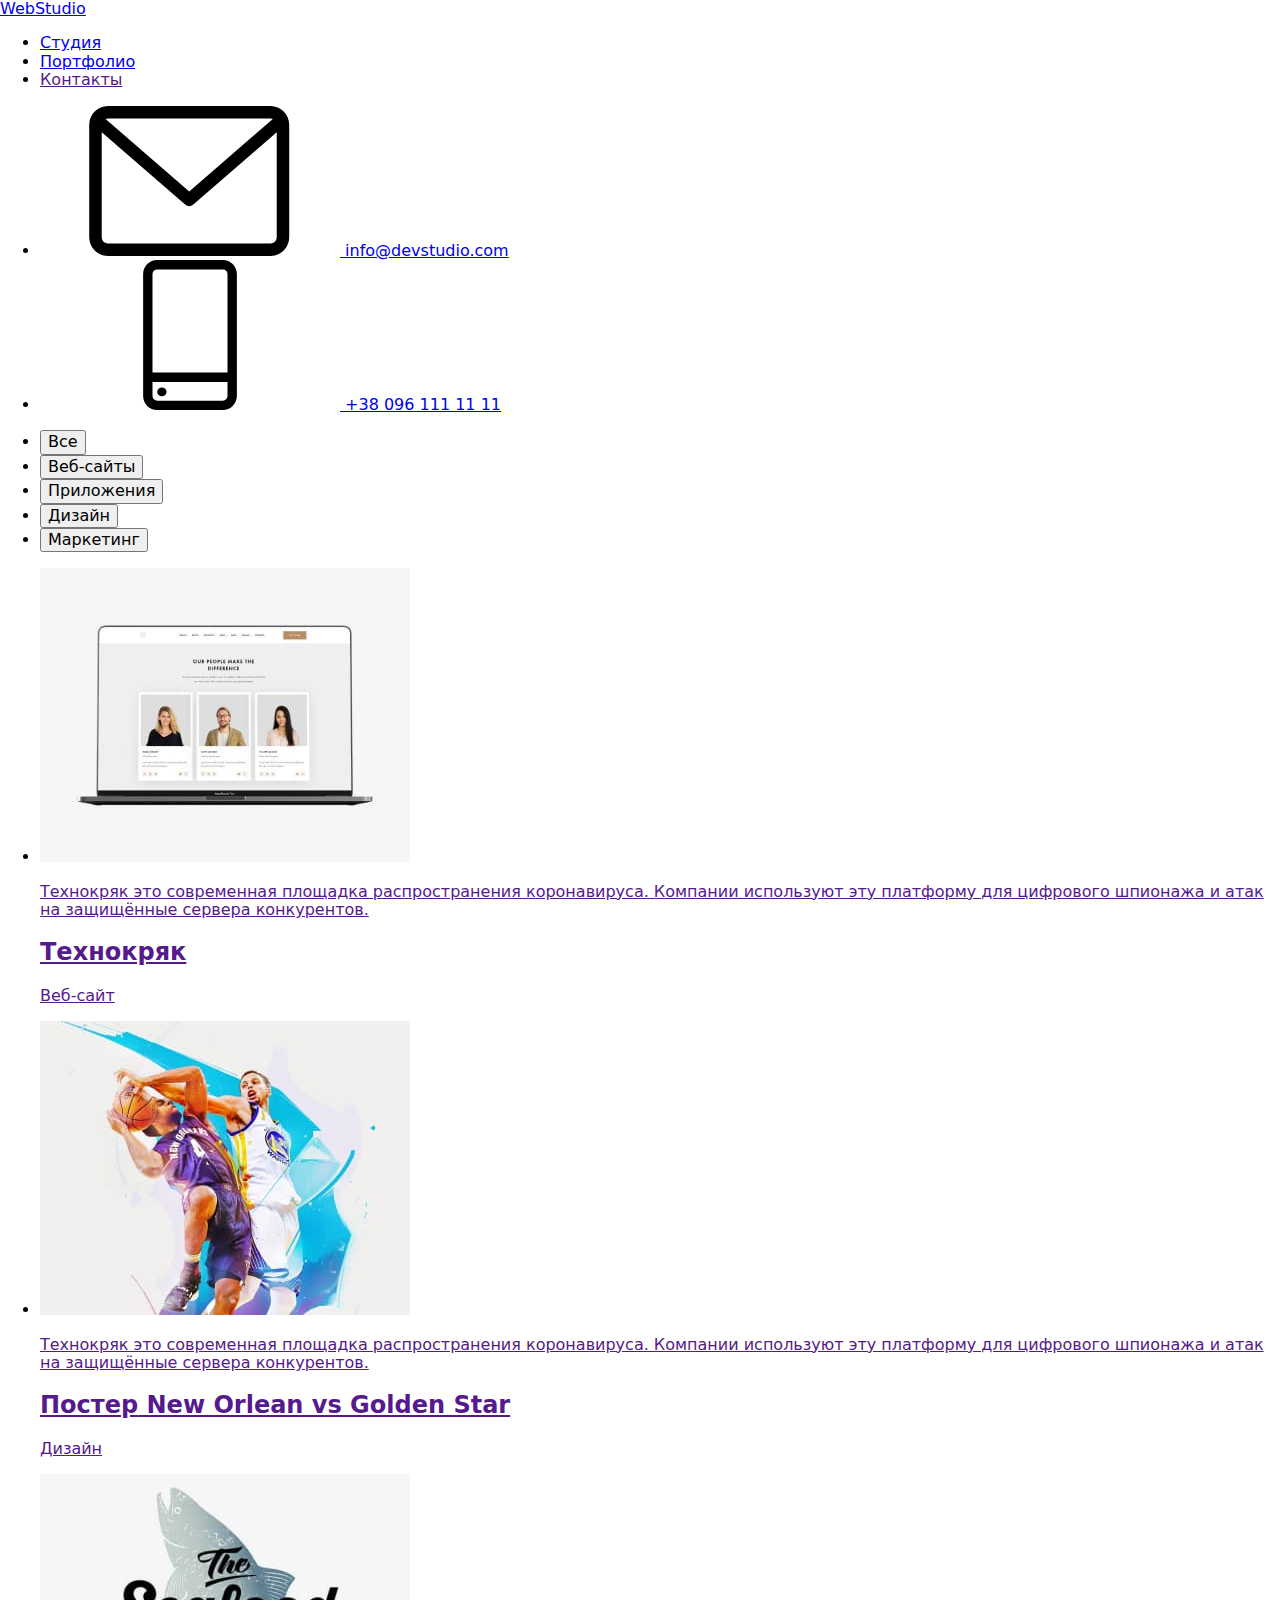
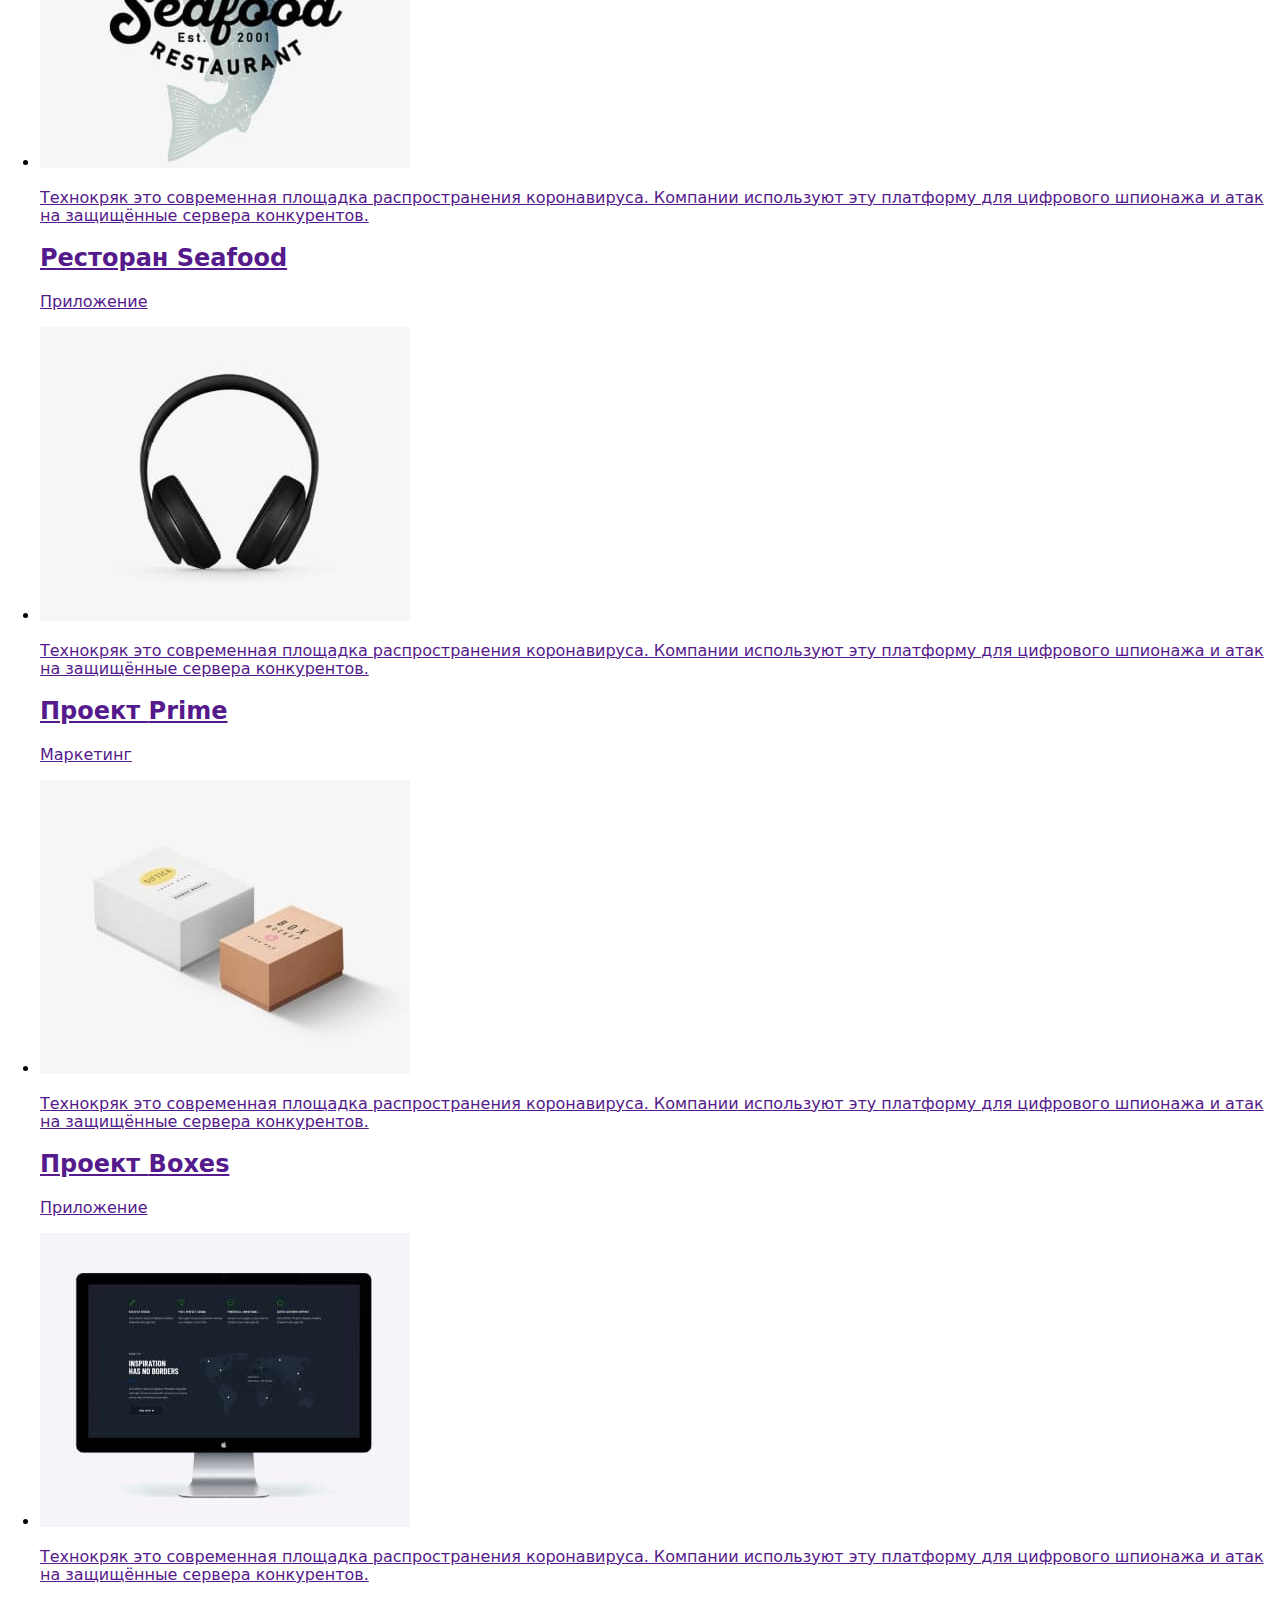
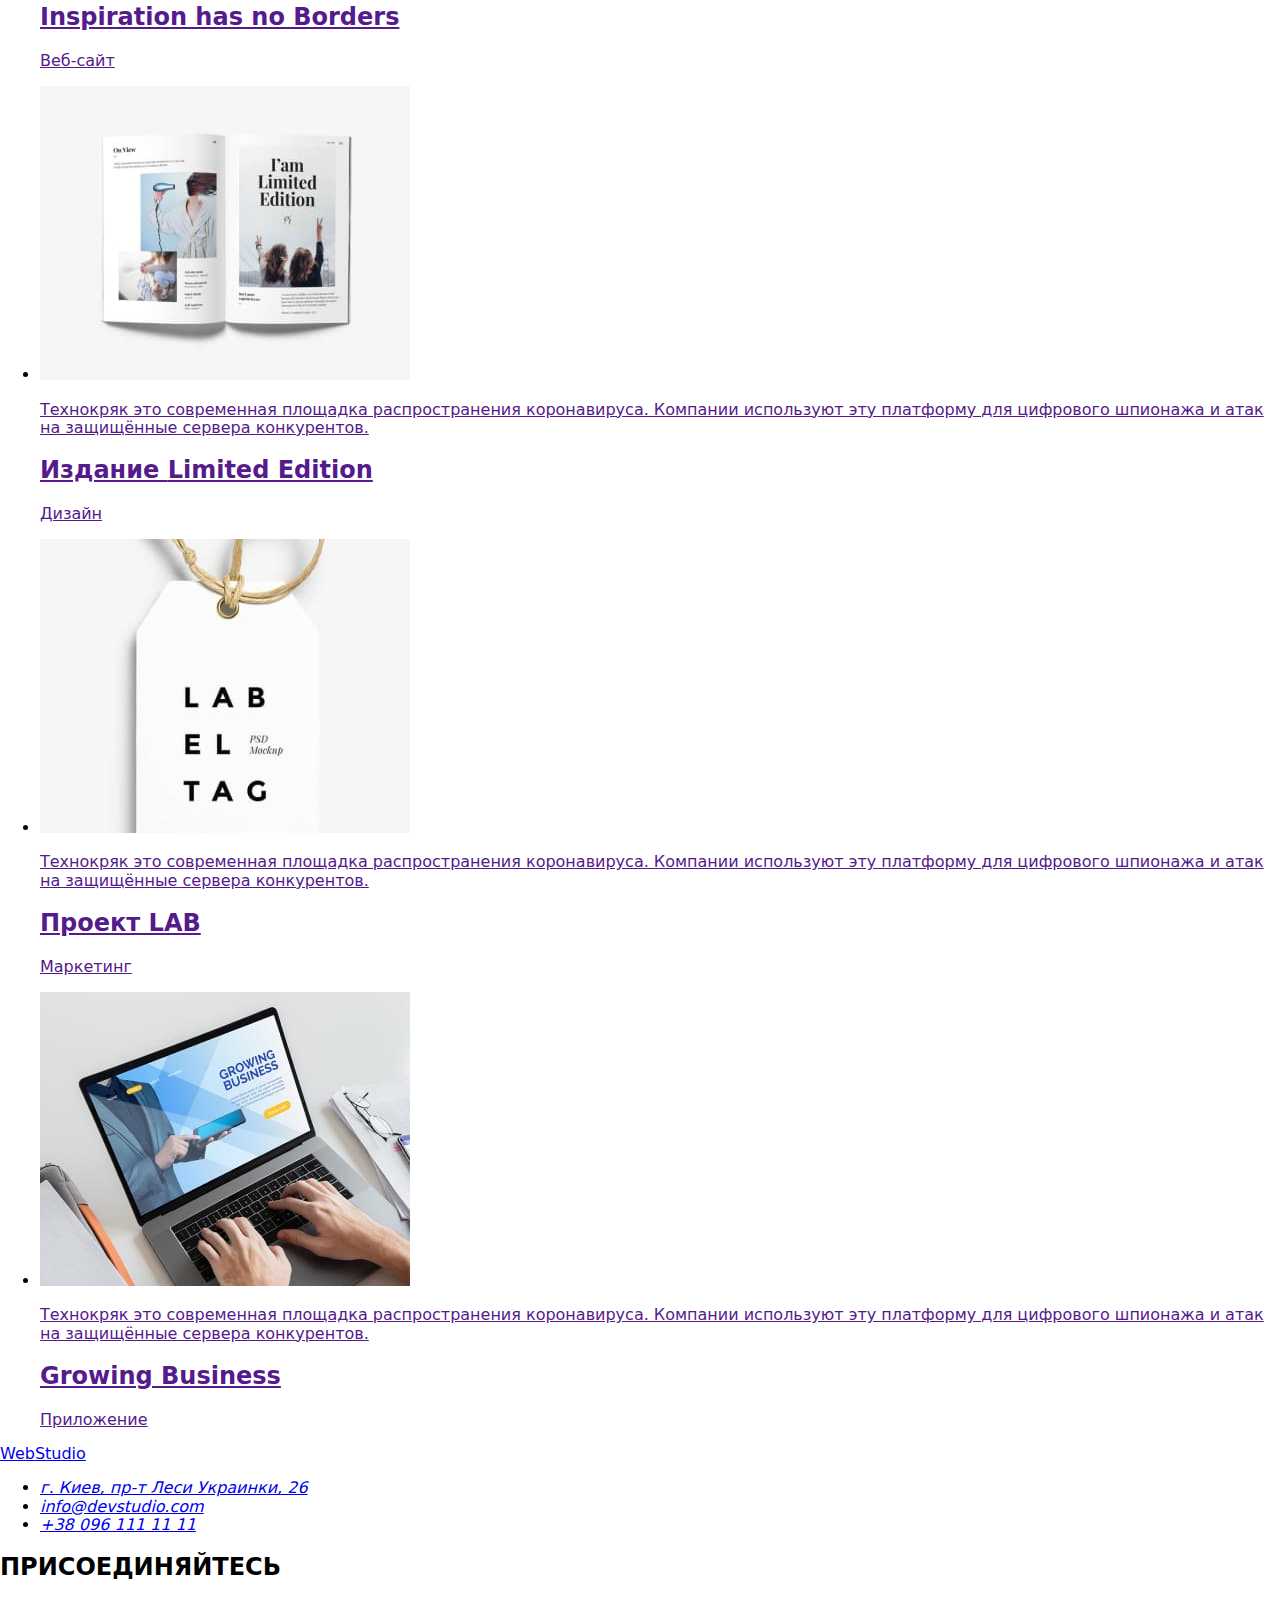
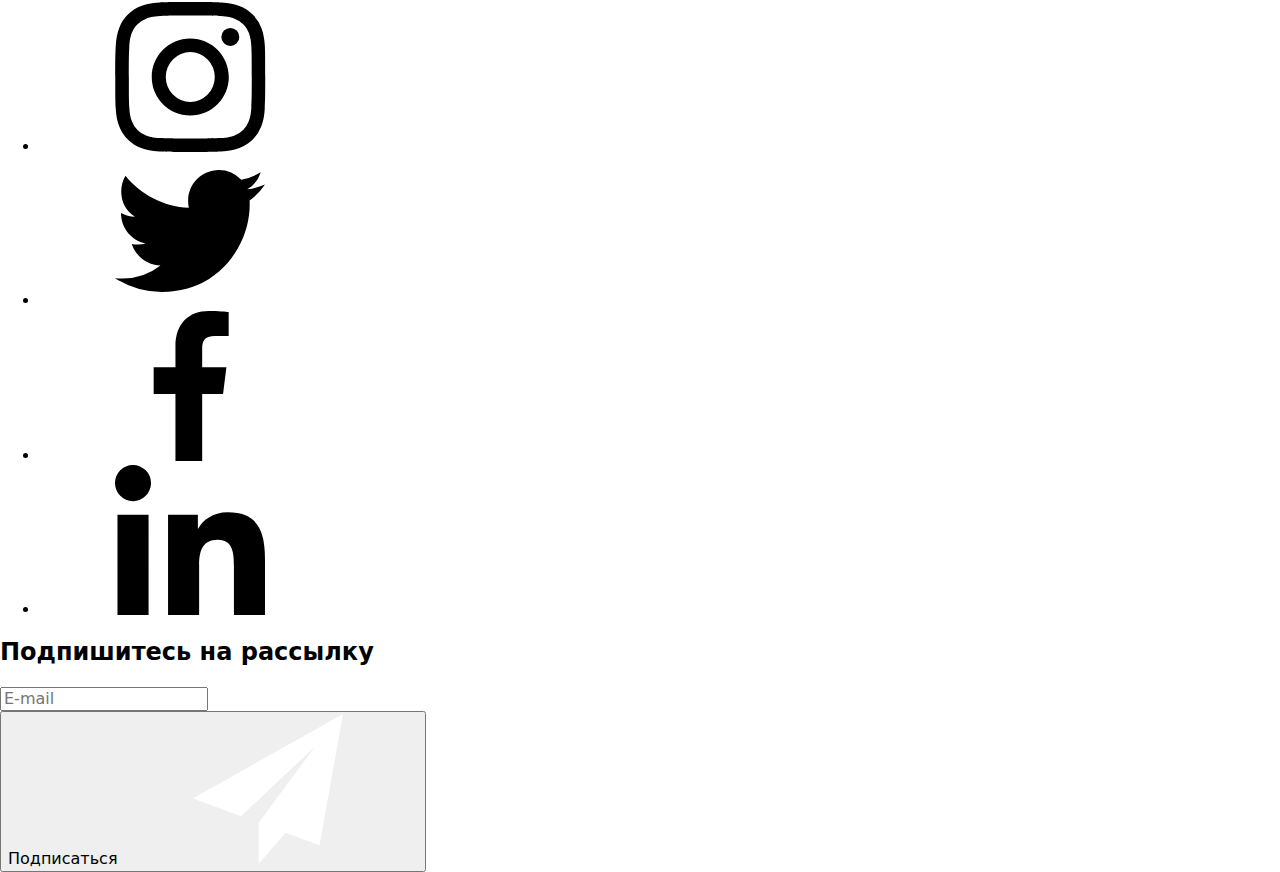
==== portfolio.html @ b9453115 "дз(mobile)" ====
<!DOCTYPE html>
<html lang="ru">
  <head>
    <meta charset="UTF-8" />
    <meta name="viewport" content="width=device-width, initial-scale=1.0" />
    <title>Портфолио</title>
    <link
      href="https://fonts.googleapis.com/css2?family=Raleway:wght@700&family=Roboto:wght@400;500;700;900&display=swap"
      rel="stylesheet"
    />
    <link
      rel="stylesheet"
      href="https://cdnjs.cloudflare.com/ajax/libs/modern-normalize/1.0.0/modern-normalize.css"
    />
    <link rel="stylesheet" href="./css/portfolio.min.css" />
  </head>
  <body>
    <!--Шапка-->
    <header class="page-header">
      <div class="container">
        <nav class="main-nav">
          <a href="./index.html" class="header-logo" lang="en">
            <span class="logo">Web</span>Studio</a
          >
          <!--Навигация-->
          <ul class="site-nav">
            <li class="item">
              <a href="./index.html" class="link">Студия</a>
            </li>
            <li class="item">
              <a href="./portfolio.html" class="current-link">Портфолио</a>
            </li>
            <li class="item"><a href="" class="link">Контакты</a></li>
          </ul>
          <!--Контакты-->
          <ul class="contacts">
            <li class="contacts-list">
              <a href="mailto:info@devstudio.com" class="link">
                <svg class="icon-contacts-envelope">
                  <use href="./img/sprite.svg#icon-envelope"></use>
                </svg>
                info@devstudio.com</a
              >
            </li>
            <li class="contacts-list">
              <a href="tel:+380961111111" class="link">
                <svg class="icon-contacts-smartphone">
                  <use href="./img/sprite.svg#icon-smartphone"></use>
                </svg>
                +38 096 111 11 11</a
              >
            </li>
          </ul>
        </nav>
      </div>
    </header>
    <main>
      <section>
        <div class="container-portfolio">
          <!--фильтр-->
          <h1 hidden>Портфолио</h1>
          <ul class="button-list">
            <li class="button-list-item">
              <button type="button" class="portfolio-butten">Все</button>
            </li>
            <li class="button-list-item">
              <button type="button" class="portfolio-butten">Веб-сайты</button>
            </li>
            <li class="button-list-item">
              <button type="button" class="portfolio-butten">Приложения</button>
            </li>
            <li class="button-list-item">
              <button type="button" class="portfolio-butten">Дизайн</button>
            </li>
            <li class="button-list-item">
              <button type="button" class="portfolio-butten">Маркетинг</button>
            </li>
          </ul>
          <!--Работы-->
          <ul class="portfolio-list">
            <li class="portfolio-item">
              <a class="portfolio-link" href="">
                <div class="portfolio-thumb">
                  <img src="./img/portfolio/tehno.jpg" alt="ноутбук" />
                  <div class="overlay">
                    <p class="portfolio-text">
                      Технокряк это современная площадка распространения
                      коронавируса. Компании используют эту платформу для
                      цифрового шпионажа и атак на защищённые сервера
                      конкурентов.
                    </p>
                  </div>
                </div>
                <h2 class="portfolio-title">Технокряк</h2>
                <p class="portfolio-description">Веб-сайт</p>
              </a>
            </li>
            <li class="portfolio-item">
              <a class="portfolio-link" href="">
                <div class="portfolio-thumb">
                  <img
                    src="./img/portfolio/basket.jpg"
                    alt="два баскетболиста"
                  />
                  <div class="overlay">
                    <p class="portfolio-text">
                      Технокряк это современная площадка распространения
                      коронавируса. Компании используют эту платформу для
                      цифрового шпионажа и атак на защищённые сервера
                      конкурентов.
                    </p>
                  </div>
                </div>
                <h2 class="portfolio-title">
                  Постер<span lang="en"> New Orlean vs Golden Star</span>
                </h2>
                <p class="portfolio-description">Дизайн</p>
              </a>
            </li>
            <li class="portfolio-item">
              <a class="portfolio-link" href=""
                ><div class="portfolio-thumb">
                  <img
                    src="./img/portfolio/seafood.jpg"
                    alt="логотип ретсторана"
                  />
                  <div class="overlay">
                    <p class="portfolio-text">
                      Технокряк это современная площадка распространения
                      коронавируса. Компании используют эту платформу для
                      цифрового шпионажа и атак на защищённые сервера
                      конкурентов.
                    </p>
                  </div>
                </div>
                <h2 class="portfolio-title">Ресторан Seafood</h2>
                <p class="portfolio-description">Приложение</p>
              </a>
            </li>
            <li class="portfolio-item">
              <a class="portfolio-link" href=""
                ><div class="portfolio-thumb">
                  <img src="./img/portfolio/prime.jpg" alt="наушники" />
                  <div class="overlay">
                    <p class="portfolio-text">
                      Технокряк это современная площадка распространения
                      коронавируса. Компании используют эту платформу для
                      цифрового шпионажа и атак на защищённые сервера
                      конкурентов.
                    </p>
                  </div>
                </div>
                <h2 class="portfolio-title">
                  Проект <span lang="en">Prime</span>
                </h2>
                <p class="portfolio-description">Маркетинг</p></a
              >
            </li>
            <li class="portfolio-item">
              <a class="portfolio-link" href=""
                ><div class="portfolio-thumb">
                  <img src="./img/portfolio/boxes.jpg" alt="2 коробки" />
                  <div class="overlay">
                    <p class="portfolio-text">
                      Технокряк это современная площадка распространения
                      коронавируса. Компании используют эту платформу для
                      цифрового шпионажа и атак на защищённые сервера
                      конкурентов.
                    </p>
                  </div>
                </div>
                <h2 class="portfolio-title">
                  Проект <span lang="en">Boxes</span>
                </h2>
                <p class="portfolio-description">Приложение</p></a
              >
            </li>
            <li class="portfolio-item">
              <a class="portfolio-link" href=""
                ><div class="portfolio-thumb">
                  <img src="./img/portfolio/borders.jpg" alt="imac" />
                  <div class="overlay">
                    <p class="portfolio-text">
                      Технокряк это современная площадка распространения
                      коронавируса. Компании используют эту платформу для
                      цифрового шпионажа и атак на защищённые сервера
                      конкурентов.
                    </p>
                  </div>
                </div>
                <h2 class="portfolio-title">
                  <span lang="en">Inspiration has no Borders</span>
                </h2>
                <p class="portfolio-description">Веб-сайт</p></a
              >
            </li>
            <li class="portfolio-item">
              <a class="portfolio-link" href=""
                ><div class="portfolio-thumb">
                  <img src="./img/portfolio/limited.jpg" alt="журнал" />
                  <div class="overlay">
                    <p class="portfolio-text">
                      Технокряк это современная площадка распространения
                      коронавируса. Компании используют эту платформу для
                      цифрового шпионажа и атак на защищённые сервера
                      конкурентов.
                    </p>
                  </div>
                </div>
                <h2 class="portfolio-title">
                  Издание <span lang="en">Limited Edition</span>
                </h2>
                <p class="portfolio-description">Дизайн</p></a
              >
            </li>
            <li class="portfolio-item">
              <a class="portfolio-link" href=""
                ><div class="portfolio-thumb">
                  <img src="./img/portfolio/lab.jpg" alt="ярлык" />
                  <div class="overlay">
                    <p class="portfolio-text">
                      Технокряк это современная площадка распространения
                      коронавируса. Компании используют эту платформу для
                      цифрового шпионажа и атак на защищённые сервера
                      конкурентов.
                    </p>
                  </div>
                </div>
                <h2 class="portfolio-title">Проект LAB</h2>
                <p class="portfolio-description">Маркетинг</p></a
              >
            </li>
            <li class="portfolio-item">
              <a class="portfolio-link" href=""
                ><div class="portfolio-thumb">
                  <img
                    src="./img/portfolio/growing.jpg"
                    alt="работа за ноутбуком"
                  />
                  <div class="overlay">
                    <p class="portfolio-text">
                      Технокряк это современная площадка распространения
                      коронавируса. Компании используют эту платформу для
                      цифрового шпионажа и атак на защищённые сервера
                      конкурентов.
                    </p>
                  </div>
                </div>
                <h2 class="portfolio-title">
                  <span lang="en">Growing Business</span>
                </h2>
                <p class="portfolio-description">Приложение</p></a
              >
            </li>
          </ul>
        </div>
      </section>
    </main>
    <!--адрес-->
      <footer class="footer">
        <div>
          <a href="./index.html" class="footer-logo" lang="en">
            <span class="logo-web">Web</span>Studio</a>
          <address>
            <ul class="contacts-footer">
              <li class="footer-list">
                <a href="https://goo.gl/maps/JRe7u6xurZRfVsGd8" target="_blank" class="link-adress">г. Киев, пр-т Леси
                  Украинки, 26
                </a>
              </li>
              <li class="footer-list">
                <a href="mailto:info@devstudio.com" class="link">info@devstudio.com</a>
              </li>
              <li class="footer-list">
                <a href="tel:+380961111111" class="link">+38 096 111 11 11</a>
              </li>
            </ul>
          </address>
        </div>
        <div class="div-footer-social">
          <h2 class="footer-title">ПРИСОЕДИНЯЙТЕСЬ</h2>
          <ul class="footer-icon-list">
            <li class="footer-icon-item">
              <a href="" class="footer-icon-link">
                <svg class="footer-icon">
                  <use href="./img/sprite.svg#instagram"></use>
                </svg></a>
            </li>
            <li class="footer-icon-item">
              <a href="" class="footer-icon-link">
                <svg class="footer-icon">
                  <use href="./img/sprite.svg#twitter"></use>
                </svg></a>
            </li>
            <li class="footer-icon-item">
              <a href="" class="footer-icon-link">
                <svg class="footer-icon">
                  <use href="./img/sprite.svg#facebook"></use>
                </svg></a>
            </li>
            <li class="footer-icon-item">
              <a href="" class="footer-icon-link">
                <svg class="footer-icon">
                  <use href="./img/sprite.svg#linkedin"></use>
                </svg></a>
            </li>
          </ul>
        </div>
        <form action="#" method="GET" class="mailing-form">
          <div class="div-footer-mailing">
            <h2 class="mailing-title">Подпишитесь на рассылку</h2>
            <input type="email" name="mailing" id="" placeholder="E-mail" class="input-mailing" required>
          </div>
          <button type="submit" class="button-mailing">Подписаться<svg class="mailing-icon">
              <use href="./img/sprite.svg#icon-telegram"></use>
            </svg></button>
        </form>
      </footer>
  </body>
</html>
---- css/portfolio.min.css ----
/* No CSS *//*# sourceMappingURL=portfolio.min.css.map */
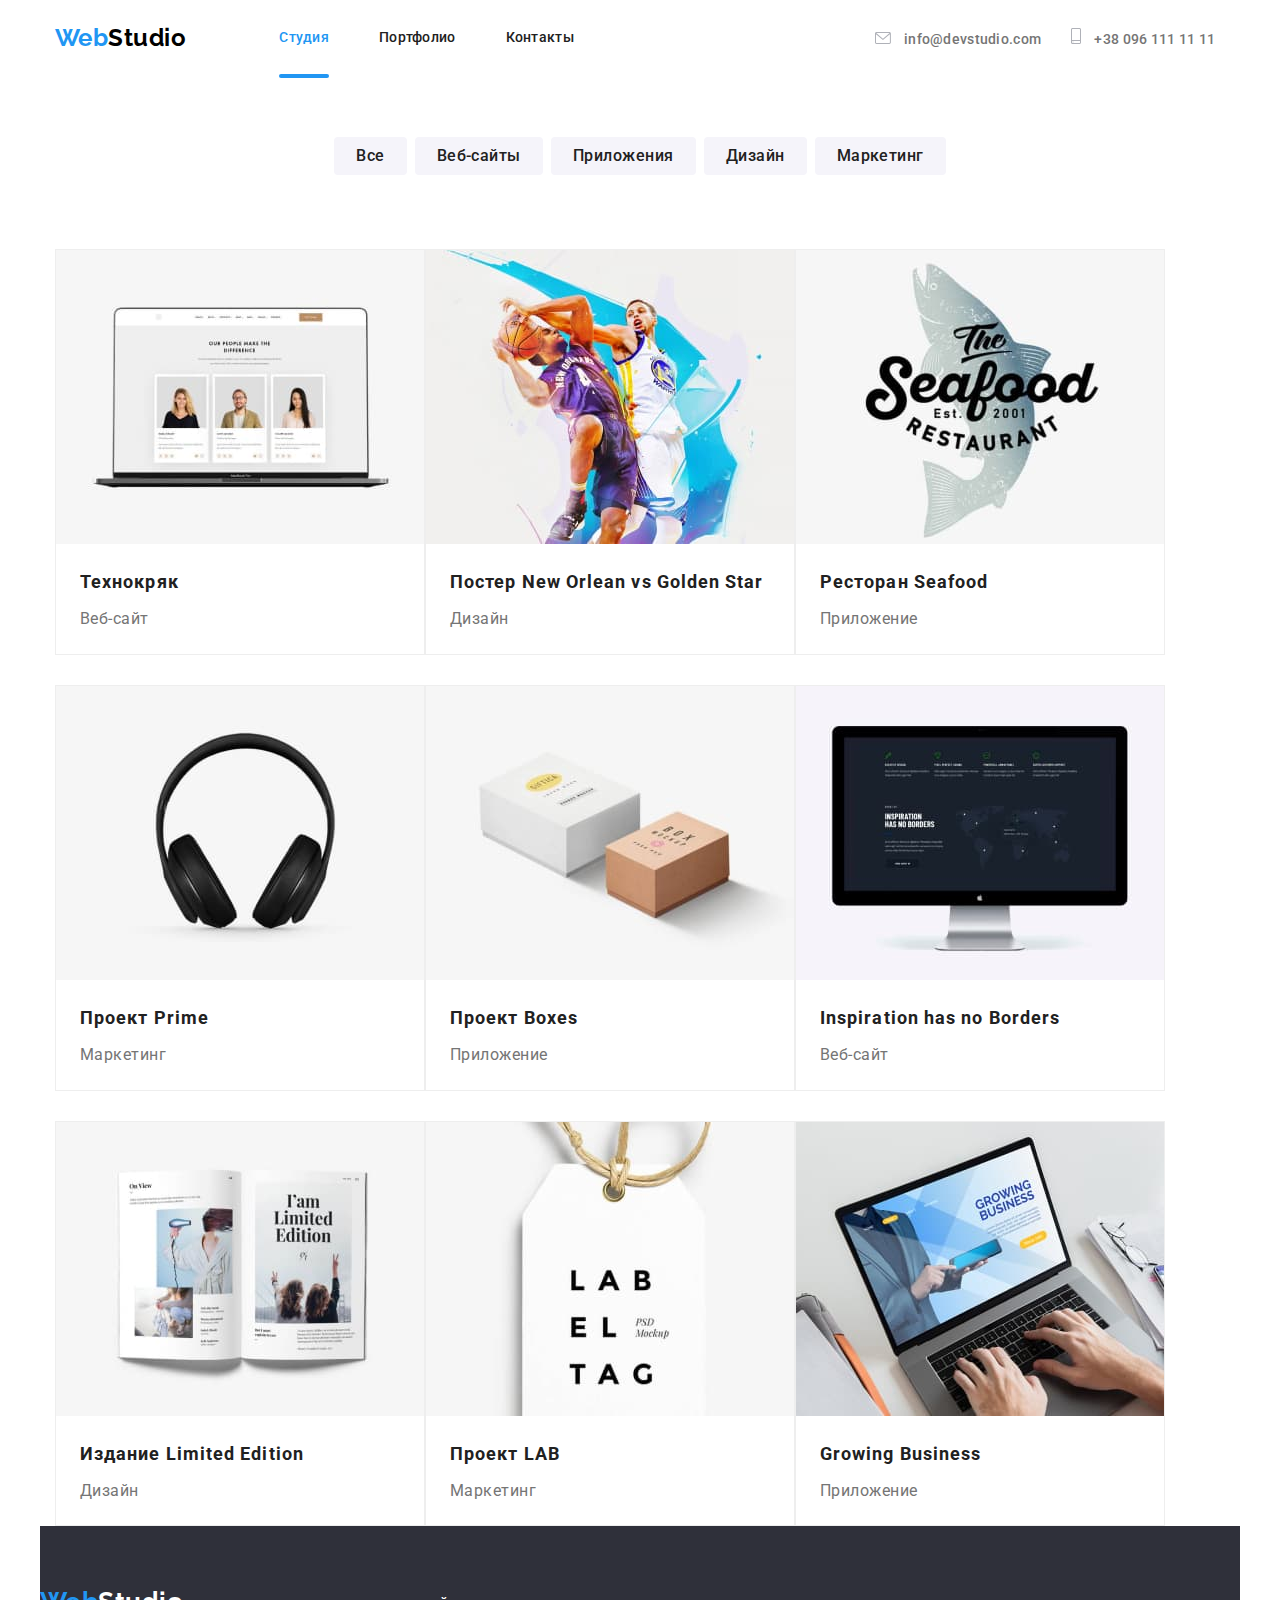
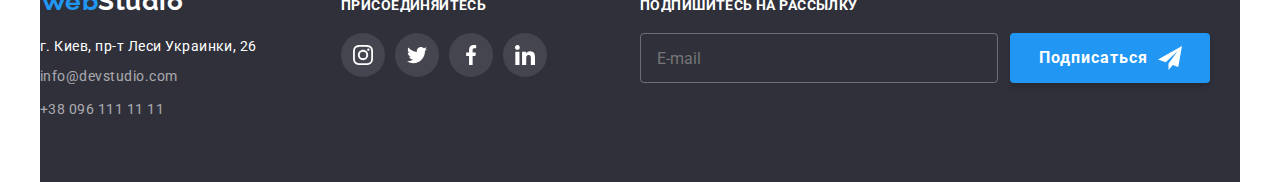
==== commit 1f681a2f: "porfol" ====
--- a/portfolio.html
+++ b/portfolio.html
@@ -1,320 +1,327 @@
 <!DOCTYPE html>
 <html lang="ru">
-  <head>
-    <meta charset="UTF-8" />
-    <meta name="viewport" content="width=device-width, initial-scale=1.0" />
-    <title>Портфолио</title>
-    <link
-      href="https://fonts.googleapis.com/css2?family=Raleway:wght@700&family=Roboto:wght@400;500;700;900&display=swap"
-      rel="stylesheet"
-    />
-    <link
-      rel="stylesheet"
-      href="https://cdnjs.cloudflare.com/ajax/libs/modern-normalize/1.0.0/modern-normalize.css"
-    />
-    <link rel="stylesheet" href="./css/portfolio.min.css" />
-  </head>
-  <body>
-    <!--Шапка-->
-    <header class="page-header">
-      <div class="container">
-        <nav class="main-nav">
-          <a href="./index.html" class="header-logo" lang="en">
-            <span class="logo">Web</span>Studio</a
-          >
-          <!--Навигация-->
+
+<head>
+  <meta charset="UTF-8" />
+  <meta name="viewport" content="width=device-width, initial-scale=1.0" />
+  <title>Портфолио</title>
+  <link href="https://fonts.googleapis.com/css2?family=Raleway:wght@700&family=Roboto:wght@400;500;700;900&display=swap"
+    rel="stylesheet" />
+  <link rel="stylesheet" href="https://cdnjs.cloudflare.com/ajax/libs/modern-normalize/1.0.0/modern-normalize.css" />
+  <link rel="stylesheet" href="./css/portfolio.min.css" />
+</head>
+
+<body>
+  <!--Шапка-->
+  <header class="page-header">
+    <div class="container">
+      <nav class="main-nav">
+
+        <a href="./index.html" class="header-logo" lang="en">
+          <span class="logo">Web</span>Studio</a>
+        <button type="button" class="menu-button" aria-expanded="false" aria-controls="menu-container" data-menu-button>
+          <svg width="40" height="40" aria-label="Переключатель мобильного меню">
+            <use class="icon-cross" href="./img/mobile-sprite.svg#cross"></use>
+            <use class="icon-menu" href="./img/mobile-sprite.svg#menu"></use>
+          </svg>
+        </button>
+        <!--Навигация-->
+        <div class="menu-container" id="menu-container" data-menu>
+
           <ul class="site-nav">
             <li class="item">
-              <a href="./index.html" class="link">Студия</a>
+              <a href="./index.html" class="current-link">Студия</a>
             </li>
             <li class="item">
-              <a href="./portfolio.html" class="current-link">Портфолио</a>
+              <a href="./portfolio.html" class="link">Портфолио</a>
             </li>
             <li class="item"><a href="" class="link">Контакты</a></li>
           </ul>
+
+
           <!--Контакты-->
+
           <ul class="contacts">
             <li class="contacts-list">
               <a href="mailto:info@devstudio.com" class="link">
                 <svg class="icon-contacts-envelope">
                   <use href="./img/sprite.svg#icon-envelope"></use>
                 </svg>
-                info@devstudio.com</a
-              >
+                info@devstudio.com</a>
             </li>
             <li class="contacts-list">
               <a href="tel:+380961111111" class="link">
                 <svg class="icon-contacts-smartphone">
                   <use href="./img/sprite.svg#icon-smartphone"></use>
                 </svg>
-                +38 096 111 11 11</a
-              >
+                +38 096 111 11 11</a>
             </li>
           </ul>
-        </nav>
+
+        </div>
+
+      </nav>
+    </div>
+  </header>
+  <main>
+    <section>
+      <div class="container">
+        <!--фильтр-->
+        <h1 hidden>Портфолио</h1>
+        
+        <ul class="button-list">
+          <div class="button-container">
+          <li class="button-list-item">
+            <button type="button" class="portfolio-butten">Все</button>
+          </li>
+          <li class="button-list-item">
+            <button type="button" class="portfolio-butten">Веб-сайты</button>
+          </li>
+          <li class="button-list-item">
+            <button type="button" class="portfolio-butten">Приложения</button>
+          </li>
+           </div>
+          <div class="button-div">
+          <li class="button-list-item">
+            <button type="button" class="portfolio-butten">Дизайн</button>
+          </li>
+          <li class="button-list-item">
+            <button type="button" class="portfolio-butten">Маркетинг</button>
+          </li>
+          </div>
+        </ul>
+        <!--Работы-->
+        <ul class="portfolio-list">
+          <li class="portfolio-item">
+            <a class="portfolio-link" href="">
+              <div class="portfolio-thumb">
+                <img src="./img/portfolio/tehno.jpg" alt="ноутбук" />
+                <div class="overlay">
+                  <p class="portfolio-text">
+                    Технокряк это современная площадка распространения
+                    коронавируса. Компании используют эту платформу для
+                    цифрового шпионажа и атак на защищённые сервера
+                    конкурентов.
+                  </p>
+                </div>
+              </div>
+              <h2 class="portfolio-title">Технокряк</h2>
+              <p class="portfolio-description">Веб-сайт</p>
+            </a>
+          </li>
+          <li class="portfolio-item">
+            <a class="portfolio-link" href="">
+              <div class="portfolio-thumb">
+                <img src="./img/portfolio/basket.jpg" alt="два баскетболиста" />
+                <div class="overlay">
+                  <p class="portfolio-text">
+                    Технокряк это современная площадка распространения
+                    коронавируса. Компании используют эту платформу для
+                    цифрового шпионажа и атак на защищённые сервера
+                    конкурентов.
+                  </p>
+                </div>
+              </div>
+              <h2 class="portfolio-title">
+                Постер<span lang="en"> New Orlean vs Golden Star</span>
+              </h2>
+              <p class="portfolio-description">Дизайн</p>
+            </a>
+          </li>
+          <li class="portfolio-item">
+            <a class="portfolio-link" href="">
+              <div class="portfolio-thumb">
+                <img src="./img/portfolio/seafood.jpg" alt="логотип ретсторана" />
+                <div class="overlay">
+                  <p class="portfolio-text">
+                    Технокряк это современная площадка распространения
+                    коронавируса. Компании используют эту платформу для
+                    цифрового шпионажа и атак на защищённые сервера
+                    конкурентов.
+                  </p>
+                </div>
+              </div>
+              <h2 class="portfolio-title">Ресторан Seafood</h2>
+              <p class="portfolio-description">Приложение</p>
+            </a>
+          </li>
+          <li class="portfolio-item">
+            <a class="portfolio-link" href="">
+              <div class="portfolio-thumb">
+                <img src="./img/portfolio/prime.jpg" alt="наушники" />
+                <div class="overlay">
+                  <p class="portfolio-text">
+                    Технокряк это современная площадка распространения
+                    коронавируса. Компании используют эту платформу для
+                    цифрового шпионажа и атак на защищённые сервера
+                    конкурентов.
+                  </p>
+                </div>
+              </div>
+              <h2 class="portfolio-title">
+                Проект <span lang="en">Prime</span>
+              </h2>
+              <p class="portfolio-description">Маркетинг</p>
+            </a>
+          </li>
+          <li class="portfolio-item">
+            <a class="portfolio-link" href="">
+              <div class="portfolio-thumb">
+                <img src="./img/portfolio/boxes.jpg" alt="2 коробки" />
+                <div class="overlay">
+                  <p class="portfolio-text">
+                    Технокряк это современная площадка распространения
+                    коронавируса. Компании используют эту платформу для
+                    цифрового шпионажа и атак на защищённые сервера
+                    конкурентов.
+                  </p>
+                </div>
+              </div>
+              <h2 class="portfolio-title">
+                Проект <span lang="en">Boxes</span>
+              </h2>
+              <p class="portfolio-description">Приложение</p>
+            </a>
+          </li>
+          <li class="portfolio-item">
+            <a class="portfolio-link" href="">
+              <div class="portfolio-thumb">
+                <img src="./img/portfolio/borders.jpg" alt="imac" />
+                <div class="overlay">
+                  <p class="portfolio-text">
+                    Технокряк это современная площадка распространения
+                    коронавируса. Компании используют эту платформу для
+                    цифрового шпионажа и атак на защищённые сервера
+                    конкурентов.
+                  </p>
+                </div>
+              </div>
+              <h2 class="portfolio-title">
+                <span lang="en">Inspiration has no Borders</span>
+              </h2>
+              <p class="portfolio-description">Веб-сайт</p>
+            </a>
+          </li>
+          <li class="portfolio-item">
+            <a class="portfolio-link" href="">
+              <div class="portfolio-thumb">
+                <img src="./img/portfolio/limited.jpg" alt="журнал" />
+                <div class="overlay">
+                  <p class="portfolio-text">
+                    Технокряк это современная площадка распространения
+                    коронавируса. Компании используют эту платформу для
+                    цифрового шпионажа и атак на защищённые сервера
+                    конкурентов.
+                  </p>
+                </div>
+              </div>
+              <h2 class="portfolio-title">
+                Издание <span lang="en">Limited Edition</span>
+              </h2>
+              <p class="portfolio-description">Дизайн</p>
+            </a>
+          </li>
+          <li class="portfolio-item">
+            <a class="portfolio-link" href="">
+              <div class="portfolio-thumb">
+                <img src="./img/portfolio/lab.jpg" alt="ярлык" />
+                <div class="overlay">
+                  <p class="portfolio-text">
+                    Технокряк это современная площадка распространения
+                    коронавируса. Компании используют эту платформу для
+                    цифрового шпионажа и атак на защищённые сервера
+                    конкурентов.
+                  </p>
+                </div>
+              </div>
+              <h2 class="portfolio-title">Проект LAB</h2>
+              <p class="portfolio-description">Маркетинг</p>
+            </a>
+          </li>
+          <li class="portfolio-item">
+            <a class="portfolio-link" href="">
+              <div class="portfolio-thumb">
+                <img src="./img/portfolio/growing.jpg" alt="работа за ноутбуком" />
+                <div class="overlay">
+                  <p class="portfolio-text">
+                    Технокряк это современная площадка распространения
+                    коронавируса. Компании используют эту платформу для
+                    цифрового шпионажа и атак на защищённые сервера
+                    конкурентов.
+                  </p>
+                </div>
+              </div>
+              <h2 class="portfolio-title">
+                <span lang="en">Growing Business</span>
+              </h2>
+              <p class="portfolio-description">Приложение</p>
+            </a>
+          </li>
+        </ul>
       </div>
-    </header>
-    <main>
-      <section>
-        <div class="container-portfolio">
-          <!--фильтр-->
-          <h1 hidden>Портфолио</h1>
-          <ul class="button-list">
-            <li class="button-list-item">
-              <button type="button" class="portfolio-butten">Все</button>
-            </li>
-            <li class="button-list-item">
-              <button type="button" class="portfolio-butten">Веб-сайты</button>
-            </li>
-            <li class="button-list-item">
-              <button type="button" class="portfolio-butten">Приложения</button>
-            </li>
-            <li class="button-list-item">
-              <button type="button" class="portfolio-butten">Дизайн</button>
-            </li>
-            <li class="button-list-item">
-              <button type="button" class="portfolio-butten">Маркетинг</button>
-            </li>
-          </ul>
-          <!--Работы-->
-          <ul class="portfolio-list">
-            <li class="portfolio-item">
-              <a class="portfolio-link" href="">
-                <div class="portfolio-thumb">
-                  <img src="./img/portfolio/tehno.jpg" alt="ноутбук" />
-                  <div class="overlay">
-                    <p class="portfolio-text">
-                      Технокряк это современная площадка распространения
-                      коронавируса. Компании используют эту платформу для
-                      цифрового шпионажа и атак на защищённые сервера
-                      конкурентов.
-                    </p>
-                  </div>
-                </div>
-                <h2 class="portfolio-title">Технокряк</h2>
-                <p class="portfolio-description">Веб-сайт</p>
-              </a>
-            </li>
-            <li class="portfolio-item">
-              <a class="portfolio-link" href="">
-                <div class="portfolio-thumb">
-                  <img
-                    src="./img/portfolio/basket.jpg"
-                    alt="два баскетболиста"
-                  />
-                  <div class="overlay">
-                    <p class="portfolio-text">
-                      Технокряк это современная площадка распространения
-                      коронавируса. Компании используют эту платформу для
-                      цифрового шпионажа и атак на защищённые сервера
-                      конкурентов.
-                    </p>
-                  </div>
-                </div>
-                <h2 class="portfolio-title">
-                  Постер<span lang="en"> New Orlean vs Golden Star</span>
-                </h2>
-                <p class="portfolio-description">Дизайн</p>
-              </a>
-            </li>
-            <li class="portfolio-item">
-              <a class="portfolio-link" href=""
-                ><div class="portfolio-thumb">
-                  <img
-                    src="./img/portfolio/seafood.jpg"
-                    alt="логотип ретсторана"
-                  />
-                  <div class="overlay">
-                    <p class="portfolio-text">
-                      Технокряк это современная площадка распространения
-                      коронавируса. Компании используют эту платформу для
-                      цифрового шпионажа и атак на защищённые сервера
-                      конкурентов.
-                    </p>
-                  </div>
-                </div>
-                <h2 class="portfolio-title">Ресторан Seafood</h2>
-                <p class="portfolio-description">Приложение</p>
-              </a>
-            </li>
-            <li class="portfolio-item">
-              <a class="portfolio-link" href=""
-                ><div class="portfolio-thumb">
-                  <img src="./img/portfolio/prime.jpg" alt="наушники" />
-                  <div class="overlay">
-                    <p class="portfolio-text">
-                      Технокряк это современная площадка распространения
-                      коронавируса. Компании используют эту платформу для
-                      цифрового шпионажа и атак на защищённые сервера
-                      конкурентов.
-                    </p>
-                  </div>
-                </div>
-                <h2 class="portfolio-title">
-                  Проект <span lang="en">Prime</span>
-                </h2>
-                <p class="portfolio-description">Маркетинг</p></a
-              >
-            </li>
-            <li class="portfolio-item">
-              <a class="portfolio-link" href=""
-                ><div class="portfolio-thumb">
-                  <img src="./img/portfolio/boxes.jpg" alt="2 коробки" />
-                  <div class="overlay">
-                    <p class="portfolio-text">
-                      Технокряк это современная площадка распространения
-                      коронавируса. Компании используют эту платформу для
-                      цифрового шпионажа и атак на защищённые сервера
-                      конкурентов.
-                    </p>
-                  </div>
-                </div>
-                <h2 class="portfolio-title">
-                  Проект <span lang="en">Boxes</span>
-                </h2>
-                <p class="portfolio-description">Приложение</p></a
-              >
-            </li>
-            <li class="portfolio-item">
-              <a class="portfolio-link" href=""
-                ><div class="portfolio-thumb">
-                  <img src="./img/portfolio/borders.jpg" alt="imac" />
-                  <div class="overlay">
-                    <p class="portfolio-text">
-                      Технокряк это современная площадка распространения
-                      коронавируса. Компании используют эту платформу для
-                      цифрового шпионажа и атак на защищённые сервера
-                      конкурентов.
-                    </p>
-                  </div>
-                </div>
-                <h2 class="portfolio-title">
-                  <span lang="en">Inspiration has no Borders</span>
-                </h2>
-                <p class="portfolio-description">Веб-сайт</p></a
-              >
-            </li>
-            <li class="portfolio-item">
-              <a class="portfolio-link" href=""
-                ><div class="portfolio-thumb">
-                  <img src="./img/portfolio/limited.jpg" alt="журнал" />
-                  <div class="overlay">
-                    <p class="portfolio-text">
-                      Технокряк это современная площадка распространения
-                      коронавируса. Компании используют эту платформу для
-                      цифрового шпионажа и атак на защищённые сервера
-                      конкурентов.
-                    </p>
-                  </div>
-                </div>
-                <h2 class="portfolio-title">
-                  Издание <span lang="en">Limited Edition</span>
-                </h2>
-                <p class="portfolio-description">Дизайн</p></a
-              >
-            </li>
-            <li class="portfolio-item">
-              <a class="portfolio-link" href=""
-                ><div class="portfolio-thumb">
-                  <img src="./img/portfolio/lab.jpg" alt="ярлык" />
-                  <div class="overlay">
-                    <p class="portfolio-text">
-                      Технокряк это современная площадка распространения
-                      коронавируса. Компании используют эту платформу для
-                      цифрового шпионажа и атак на защищённые сервера
-                      конкурентов.
-                    </p>
-                  </div>
-                </div>
-                <h2 class="portfolio-title">Проект LAB</h2>
-                <p class="portfolio-description">Маркетинг</p></a
-              >
-            </li>
-            <li class="portfolio-item">
-              <a class="portfolio-link" href=""
-                ><div class="portfolio-thumb">
-                  <img
-                    src="./img/portfolio/growing.jpg"
-                    alt="работа за ноутбуком"
-                  />
-                  <div class="overlay">
-                    <p class="portfolio-text">
-                      Технокряк это современная площадка распространения
-                      коронавируса. Компании используют эту платформу для
-                      цифрового шпионажа и атак на защищённые сервера
-                      конкурентов.
-                    </p>
-                  </div>
-                </div>
-                <h2 class="portfolio-title">
-                  <span lang="en">Growing Business</span>
-                </h2>
-                <p class="portfolio-description">Приложение</p></a
-              >
-            </li>
-          </ul>
-        </div>
-      </section>
-    </main>
-    <!--адрес-->
-      <footer class="footer">
-        <div>
-          <a href="./index.html" class="footer-logo" lang="en">
-            <span class="logo-web">Web</span>Studio</a>
-          <address>
-            <ul class="contacts-footer">
-              <li class="footer-list">
-                <a href="https://goo.gl/maps/JRe7u6xurZRfVsGd8" target="_blank" class="link-adress">г. Киев, пр-т Леси
-                  Украинки, 26
-                </a>
-              </li>
-              <li class="footer-list">
-                <a href="mailto:info@devstudio.com" class="link">info@devstudio.com</a>
-              </li>
-              <li class="footer-list">
-                <a href="tel:+380961111111" class="link">+38 096 111 11 11</a>
-              </li>
-            </ul>
-          </address>
-        </div>
-        <div class="div-footer-social">
-          <h2 class="footer-title">ПРИСОЕДИНЯЙТЕСЬ</h2>
-          <ul class="footer-icon-list">
-            <li class="footer-icon-item">
-              <a href="" class="footer-icon-link">
-                <svg class="footer-icon">
-                  <use href="./img/sprite.svg#instagram"></use>
-                </svg></a>
-            </li>
-            <li class="footer-icon-item">
-              <a href="" class="footer-icon-link">
-                <svg class="footer-icon">
-                  <use href="./img/sprite.svg#twitter"></use>
-                </svg></a>
-            </li>
-            <li class="footer-icon-item">
-              <a href="" class="footer-icon-link">
-                <svg class="footer-icon">
-                  <use href="./img/sprite.svg#facebook"></use>
-                </svg></a>
-            </li>
-            <li class="footer-icon-item">
-              <a href="" class="footer-icon-link">
-                <svg class="footer-icon">
-                  <use href="./img/sprite.svg#linkedin"></use>
-                </svg></a>
-            </li>
-          </ul>
-        </div>
-        <form action="#" method="GET" class="mailing-form">
-          <div class="div-footer-mailing">
-            <h2 class="mailing-title">Подпишитесь на рассылку</h2>
-            <input type="email" name="mailing" id="" placeholder="E-mail" class="input-mailing" required>
-          </div>
-          <button type="submit" class="button-mailing">Подписаться<svg class="mailing-icon">
-              <use href="./img/sprite.svg#icon-telegram"></use>
-            </svg></button>
-        </form>
-      </footer>
-  </body>
-</html>
+    </section>
+  </main>
+  <!--адрес-->
+  <footer class="footer">
+    <div>
+      <a href="./index.html" class="footer-logo" lang="en">
+        <span class="logo-web">Web</span>Studio</a>
+      <address>
+        <ul class="contacts-footer">
+          <li class="footer-list">
+            <a href="https://goo.gl/maps/JRe7u6xurZRfVsGd8" target="_blank" class="link-adress">г. Киев, пр-т Леси
+              Украинки, 26
+            </a>
+          </li>
+          <li class="footer-list">
+            <a href="mailto:info@devstudio.com" class="link">info@devstudio.com</a>
+          </li>
+          <li class="footer-list">
+            <a href="tel:+380961111111" class="link">+38 096 111 11 11</a>
+          </li>
+        </ul>
+      </address>
+    </div>
+    <div class="div-footer-social">
+      <h2 class="footer-title">ПРИСОЕДИНЯЙТЕСЬ</h2>
+      <ul class="footer-icon-list">
+        <li class="footer-icon-item">
+          <a href="" class="footer-icon-link">
+            <svg class="footer-icon">
+              <use href="./img/sprite.svg#instagram"></use>
+            </svg></a>
+        </li>
+        <li class="footer-icon-item">
+          <a href="" class="footer-icon-link">
+            <svg class="footer-icon">
+              <use href="./img/sprite.svg#twitter"></use>
+            </svg></a>
+        </li>
+        <li class="footer-icon-item">
+          <a href="" class="footer-icon-link">
+            <svg class="footer-icon">
+              <use href="./img/sprite.svg#facebook"></use>
+            </svg></a>
+        </li>
+        <li class="footer-icon-item">
+          <a href="" class="footer-icon-link">
+            <svg class="footer-icon">
+              <use href="./img/sprite.svg#linkedin"></use>
+            </svg></a>
+        </li>
+      </ul>
+    </div>
+    <form action="#" method="GET" class="mailing-form">
+      <div class="div-footer-mailing">
+        <h2 class="mailing-title">Подпишитесь на рассылку</h2>
+        <input type="email" name="mailing" id="" placeholder="E-mail" class="input-mailing" required>
+      </div>
+      <button type="submit" class="button-mailing">Подписаться<svg class="mailing-icon">
+          <use href="./img/sprite.svg#icon-telegram"></use>
+        </svg></button>
+    </form>
+  </footer>
+
+</body>
+
+</html>--- a/css/portfolio.min.css
+++ b/css/portfolio.min.css
@@ -1 +1,2 @@
-/* No CSS *//*# sourceMappingURL=portfolio.min.css.map */+*,*::before,*::after{margin:0;padding:0}body{background-color:#fff;color:#757575;font-family:Roboto, sans-serif;letter-spacing:0.03em;font-style:normal}.list{list-style:none}.link{text-decoration:none}.address{font-style:normal}img{display:block}.container{padding-right:15px;padding-left:15px}@media screen and (min-width: 480px){.container{width:480px;margin:0 auto}}@media screen and (min-width: 768px){.container{width:768px}}@media screen and (min-width: 1200px){.container{width:1200px}}.page-header{position:relative}@media screen and (max-width: 767px){.page-header{padding-top:10px;padding-bottom:10px;border-bottom:1px solid #ececec}}@media screen and (min-width: 768px){.page-header{padding-top:21px;padding-bottom:21px}}@media screen and (min-width: 1200px){.page-header{padding-bottom:25px;padding-top:24px}}.header-logo{color:#000000;text-decoration:none;font-family:Raleway, sans-serif;font-weight:700;font-size:24px;line-height:1.16}@media screen and (max-width: 767px){.header-logo{margin-right:276px}}.main-nav{display:flex;align-items:center}.menu-button{display:inline-flex;margin:0;padding:0;border:none;background-color:inherit;transition:fill 250ms cubic-bezier(0.4, 0, 0.2, 1)}.menu-button .icon-cross{display:none}.menu-button.is-open .icon-cross{display:block}.menu-button.is-open .icon-menu{display:none}.menu-button:hover,.menu-button:focus{fill:#2196f3}@media screen and (min-width: 767px){.menu-button{display:none}}.logo{color:#2196f3;text-decoration:none}@media screen and (max-width: 767px){.menu-container{display:none;position:absolute;background-color:#fff;top:100%;left:0;width:100%;border-top:1px solid #ececec;text-align:center;padding-top:60px;padding-bottom:60px;padding-left:140px;padding-right:140px;box-shadow:0px 4px 8px rgba(0,0,0,0.04),0px 2px 4px rgba(0,0,0,0.08),0px 1px 3px rgba(0,0,0,0.16)}.menu-container.is-open{display:block}}@media screen and (min-width: 768px){.menu-container{display:flex;align-items:center}}.site-nav{list-style-type:none;letter-spacing:0.02em;font-weight:500;font-size:14px;line-height:1.14}.site-nav .link{display:block;transition:color 250ms cubic-bezier(0.4, 0, 0.2, 1);color:#212121;text-decoration:none}.site-nav .link:hover,.site-nav .link:focus{color:#2196f3}@media screen and (max-width: 767px){.site-nav .item{margin-bottom:40px}.site-nav .item:last-child{margin-bottom:60px}}@media screen and (min-width: 768px){.site-nav{display:inline-flex;margin-left:83px;margin-right:84px}.site-nav .item:not(:last-child){margin-right:50px}}@media screen and (min-width: 1200px){.site-nav{margin-left:93px;margin-right:301px}}.current-link{display:inline-block;position:relative;transition:color 250ms cubic-bezier(0.4, 0, 0.2, 1);color:#2196f3;text-decoration:none}.current-link:hover,.current-link:focus{color:#2196f3}.current-link::after{display:block;content:'';position:absolute;bottom:-8px;background-color:#2196f3;width:100%;height:4px;text-align:center;border-radius:2px}@media screen and (min-width: 768px){.current-link::after{bottom:-32px}}.contacts{list-style-type:none;letter-spacing:0.02em;font-weight:500;font-size:14px;line-height:1.14;list-style:none}.contacts .link{color:#757575;text-decoration:none;font-style:normal;transition:color 250ms cubic-bezier(0.4, 0, 0.2, 1)}.contacts .link:hover,.contacts .link:focus{color:#2196f3}@media screen and (min-width: 480px) and (max-width: 767px){.contacts-list:last-child{margin-bottom:0px}.contacts-list{margin-bottom:16px;font-size:12px;font-size:18px;line-height:1.16}}@media screen and (max-width: 1199px){.contacts{display:block}.contacts-list{font-size:12px;line-height:1.14}.contacts-list:not(:last-child){margin-bottom:10px}}@media screen and (min-width: 1200px){.contacts{display:flex;flex-wrap:wrap;align-items:baseline}.contacts-list:not(:last-child){margin-right:30px}}.icon-contacts-envelope{margin-right:10px;width:16px;height:12px;border:none;fill:#afb1b8;transition:fill 250ms cubic-bezier(0.4, 0, 0.2, 1)}@media screen and (min-width: 768px) and (max-width: 1199px){.icon-contacts-envelope{margin-right:8px;width:14px;height:10px}}.icon-contacts-smartphone{margin-right:10px;width:10px;height:15px;fill:#afb1b8;transition:fill 250ms cubic-bezier(0.4, 0, 0.2, 1)}@media screen and (min-width: 768px) and (max-width: 1199px){.icon-contacts-smartphone{margin-right:8px;width:10px;height:14px}}@media screen and (min-width: 1200px){.icon-contacts-smartphone{height:16px}}.link:hover .icon-contacts-envelope,.link:focus .icon-contacts-envelope{fill:#2196f3}.link:hover .icon-contacts-smartphone,.link:focus .icon-contacts-smartphone{fill:#2196f3}.button-list{padding-top:60px;list-style-type:none}.button-list-item{margin-right:8px}@media screen and (min-width: 768px){.button-list{display:flex;justify-content:center}}@media screen and (min-width: 480px){.button-container{display:flex;margin-bottom:15px}.button-div{display:flex;padding-bottom:40px}.button-div .button-list-item:last-child{margin-right:0px}}.portfolio-butten{background-color:#f5f4fa;color:#212121;font-weight:500;font-size:16px;line-height:1.62;text-align:center;letter-spacing:0.03em;border-radius:4px;padding:6px 22px;border:0px;transition:background-color 250ms cubic-bezier(0.4, 0, 0.2, 1),color 250ms cubic-bezier(0.4, 0, 0.2, 1),box-shadow 250ms cubic-bezier(0.4, 0, 0.2, 1),border-radius 250ms cubic-bezier(0.4, 0, 0.2, 1)}.portfolio-butten:hover,.portfolio-butten:focus{background-color:#2196f3;color:#fff;box-shadow:0px 3px 1px rgba(0,0,0,0.1),0px 1px 2px rgba(0,0,0,0.08),0px 2px 2px rgba(0,0,0,0.12);border-radius:4px}.portfolio-list{display:inline-block;list-style-type:none}@media screen and (min-width: 768px){.portfolio-list{display:flex;flex-wrap:wrap}}@media screen and (min-width: 480px) and (max-width: 1199px){.portfolio-list{padding-bottom:60px}}.portfolio-item{width:450px;margin-bottom:30px;border:1px solid #eeeeee;box-sizing:border-box}@media screen and (min-width: 768px) and (max-width: 1199px){.portfolio-item{width:354px}.portfolio-item:nth-child(even){margin-left:30px}}@media screen and (min-width: 1200px){.portfolio-item{width:370px}.portfolio-item:nth-child(3n){margin-right:0px}.portfolio-item:nth-child(-n+3){margin-top:34px}.portfolio-item:nth-last-child(-n+3){margin-bottom:0px}}.portfolio-item:hover,.portfolio-item:focus{box-shadow:0px 1px 1px rgba(0,0,0,0.12),0px 4px 4px rgba(0,0,0,0.06),1px 4px 6px rgba(0,0,0,0.16)}.portfolio-item:hover .overlay,.portfolio-item:focus .overlay{transform:translateY(0)}.portfolio-link{text-decoration:none}.portfolio-title{color:#212121;font-weight:700;font-size:18px;line-height:2;letter-spacing:0.06em;margin-top:20px;margin-left:24px;margin-bottom:4px;margin-right:24px}.portfolio-description{font-weight:400;font-size:16px;line-height:1.87;color:#757575;margin-top:0px;margin-bottom:20px;margin-right:24px;margin-left:24px}.portfolio-text{padding-top:63px;padding-left:39px;font-style:normal;font-weight:400;font-size:18px;line-height:1.55;color:#fff}.overlay{position:absolute;background-color:rgba(33,150,243,0.9);width:370px;height:100%;top:0;left:0;transform:translateY(100%);transition:transform 250ms cubic-bezier(0.4, 0, 0.2, 1)}.portfolio-thumb{position:relative;overflow:hidden}.footer{display:block;background-color:#2f303a;margin:0 auto;width:480px;padding-top:60px;padding-bottom:60px}@media screen and (max-width: 1199px){.footer{text-align:center}}@media screen and (min-width: 768px){.footer{width:768px}}.footer-list:not(:last-child){margin-bottom:8px}@media screen and (min-width: 1200px){.footer-list:not(:last-child){margin-bottom:9px}}@media screen and (max-width: 1199px){.footer-list:last-child{margin-bottom:60px}}.footer-logo{display:block;color:#ffffff;text-decoration:none;font-family:Raleway, sans-serif;font-weight:700;font-size:24px;line-height:1.16;margin-bottom:20px}@media screen and (min-width: 1200px){.footer-logo{font-size:26px;line-height:1.19}}@media screen and (min-width: 768px) and (max-width: 1199px){.footer .div-contacts{display:flex;justify-content:center}.footer .div-footer-social{margin-left:165px}}@media screen and (min-width: 1200px){.footer .footer-container{display:flex;align-items:baseline}}.footer-title{font-weight:700;font-size:14px;line-height:16px;letter-spacing:0.03em;color:#fff;margin-bottom:20px}@media screen and (min-width: 1200px){.footer{display:flex;align-items:baseline;min-width:1200px}}@media screen and (min-width: 1200px){.div-contacts{display:flex;align-items:baseline}}.contacts-footer{display:block;list-style-type:none}@media screen and (min-width: 1200px){.contacts-footer{width:231px}}.contacts-footer .link{list-style-type:none;font-weight:400;font-size:14px;line-height:1.14;color:rgba(255,255,255,0.6);text-decoration:none;font-style:normal;transition:color 250ms cubic-bezier(0.4, 0, 0.2, 1)}@media screen and (min-width: 1200px){.contacts-footer .link{line-height:1.71}}.contacts-footer .link-adress{list-style-type:none;font-weight:400;font-size:14px;line-height:1.71;color:#fff;text-decoration:none;font-style:normal;transition:color 250ms cubic-bezier(0.4, 0, 0.2, 1)}@media screen and (min-width: 1200px){.contacts-footer .link-adress{line-height:1.14}}.contacts-footer .link:hover,.contacts-footer .link:focus,.contacts-footer .link-adress:hover,.contacts-footer .link-adress:focus{color:#2196f3}.logo-web{color:#2196f3;text-decoration:none}@media screen and (min-width: 1200px){.div-footer-social{margin-left:70px}}.footer-icon{width:20px;height:20px;fill:#fff}.footer-icon-item:not(:last-child){margin-right:10px}.footer-icon-link:hover,.footer-icon-link:focus{background-color:#2196f3}.footer-icon-link{display:flex;justify-content:center;align-items:center;border-radius:50%;width:44px;height:44px;background-color:rgba(255,255,255,0.1);transition:background-color 250ms cubic-bezier(0.4, 0, 0.2, 1)}.footer-icon-list{list-style:none;display:flex;justify-content:center}@media screen and (max-width: 1199px){.footer-icon-list{margin-bottom:60px}}@media screen and (min-width: 1200px){.mailing-form{display:flex}.mailing-form:last-child{align-items:flex-end}.div-footer-mailing{margin-left:93px}}.mailing-title{font-weight:700;font-size:14px;line-height:16px;letter-spacing:0.03em;color:#fff;margin-bottom:20px;text-transform:uppercase}.input-mailing{width:450px;height:50px;padding-left:16px;background-color:rgba(0,0,0,0);border:1px solid rgba(255,255,255,0.3);border-radius:4px;color:rgba(255,255,255,0.6)}@media screen and (min-width: 1200px){.input-mailing{width:358px}}@media screen and (max-width: 1199px){.input-mailing{margin-bottom:20px}}.input-mailing:focus{outline:none}.button-mailing{position:relative;font-weight:700;font-size:16px;line-height:1.875;background-color:#2196f3;color:#fff;letter-spacing:0.06em;box-shadow:0px 4px 4px rgba(0,0,0,0.15);border-radius:4px;padding-right:33px;border:0px;width:200px;height:50px;margin-left:12px}.mailing-icon{position:absolute;width:24px;height:24px;top:50%;right:16px;transform:translate(-50%, -50%)}
+/*# sourceMappingURL=portfolio.min.css.map */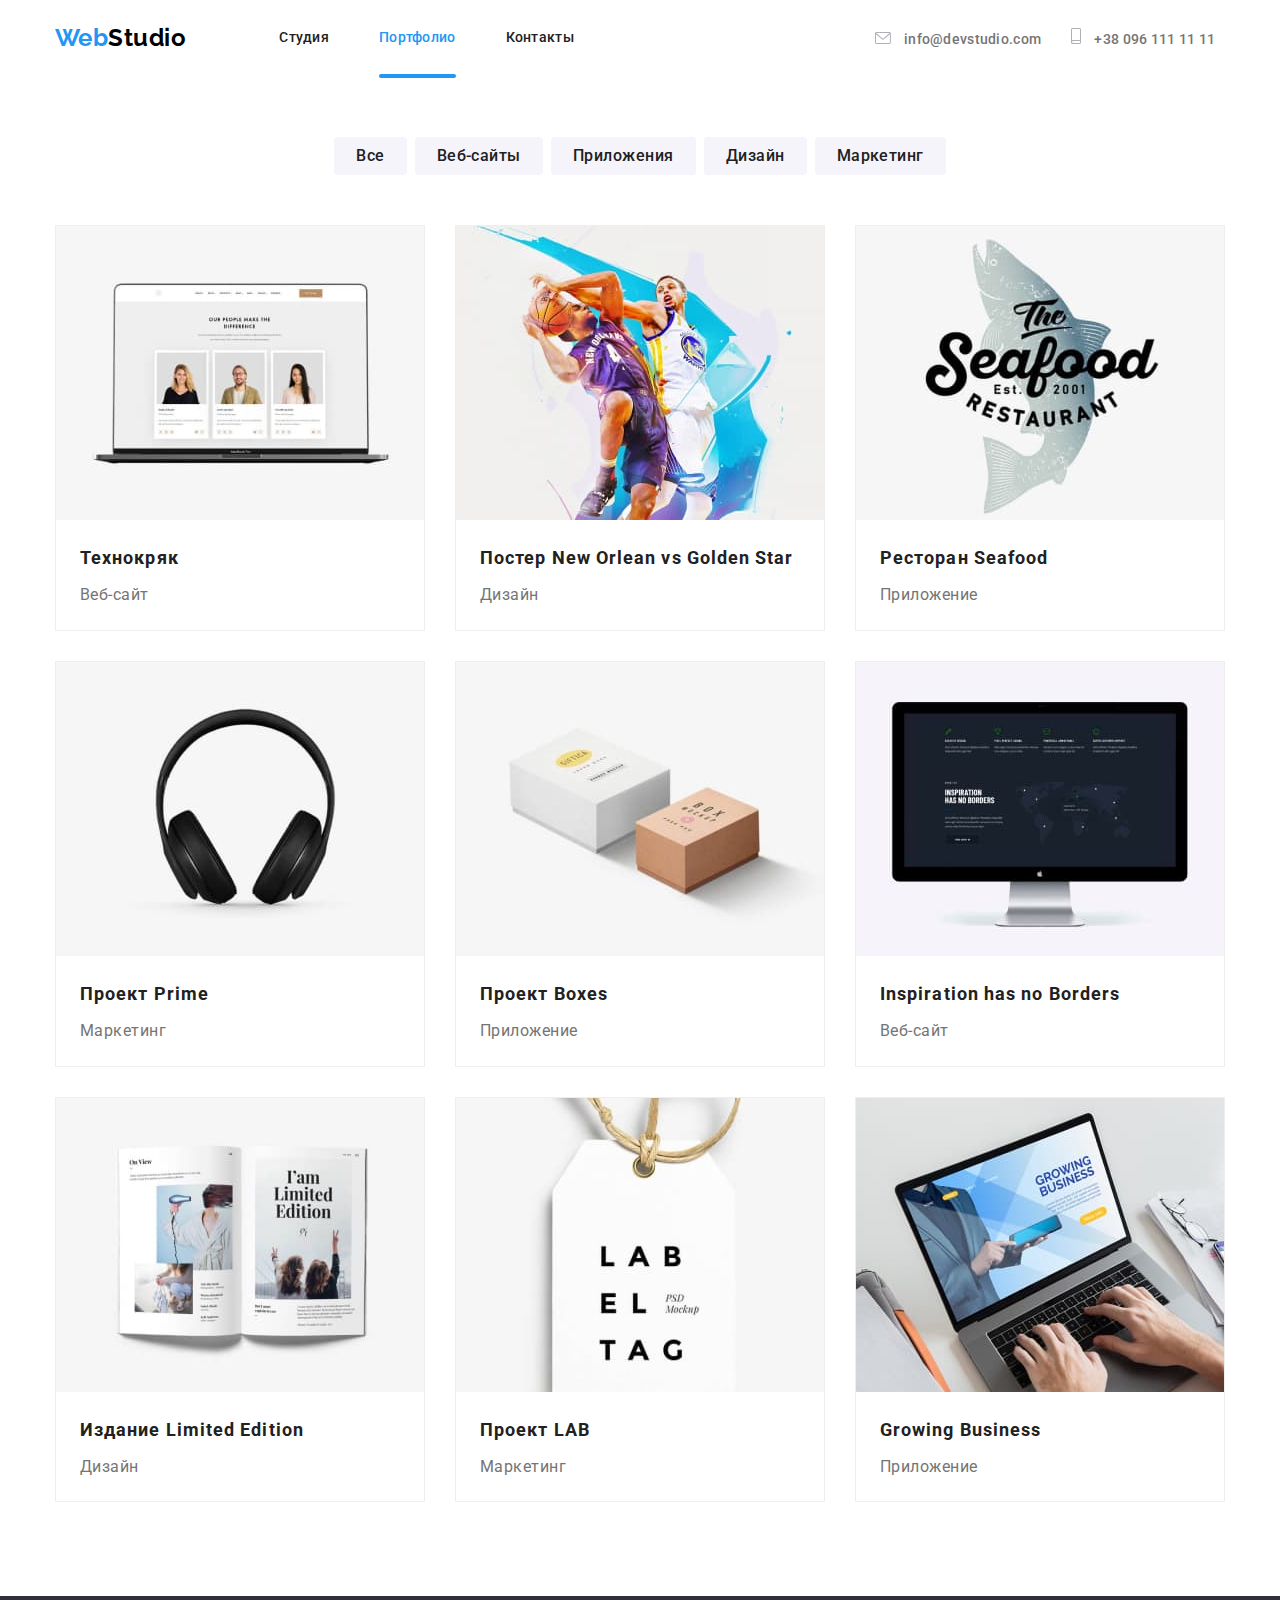
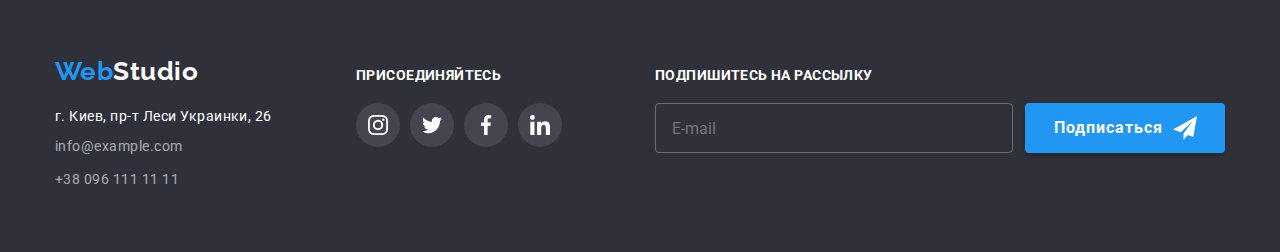
==== commit f33f0b95: "compl" ====
--- a/portfolio.html
+++ b/portfolio.html
@@ -30,10 +30,10 @@
 
           <ul class="site-nav">
             <li class="item">
-              <a href="./index.html" class="current-link">Студия</a>
+              <a href="./index.html" class="link">Студия</a>
             </li>
             <li class="item">
-              <a href="./portfolio.html" class="link">Портфолио</a>
+              <a href="./portfolio.html" class="current-link">Портфолио</a>
             </li>
             <li class="item"><a href="" class="link">Контакты</a></li>
           </ul>
@@ -95,7 +95,13 @@
           <li class="portfolio-item">
             <a class="portfolio-link" href="">
               <div class="portfolio-thumb">
-                <img src="./img/portfolio/tehno.jpg" alt="ноутбук" />
+                <picture>
+                  <source srcset="./img/portfolio/desktop1.jpg 1x, ./img/portfolio/desktop1@2x.jpg 2x " media="(min-width:1200px)">
+                  <source srcset="./img/portfolio/tablet1.jpg 1x, ./img/portfolio/tablet1@2x.jpg 2x " media="(min-width:768px)">
+                  <source srcset="./img/portfolio/mob1.jpg 1x, ./img/portfolio/mob1@2x.jpg 2x " media="(min-width:480px)">
+                  <img src="./img/portfolio/desktop1.jpg" alt="ноутбук" />
+                </picture>
+                
                 <div class="overlay">
                   <p class="portfolio-text">
                     Технокряк это современная площадка распространения
@@ -112,7 +118,13 @@
           <li class="portfolio-item">
             <a class="portfolio-link" href="">
               <div class="portfolio-thumb">
-                <img src="./img/portfolio/basket.jpg" alt="два баскетболиста" />
+                <picture>
+                  <source srcset="./img/portfolio/desktop2.jpg 1x, ./img/portfolio/desktop2@2x.jpg 2x " media="(min-width:1200px)">
+                  <source srcset="./img/portfolio/tablet2.jpg 1x, ./img/portfolio/tablet2@2x.jpg 2x " media="(min-width:768px)">
+                  <source srcset="./img/portfolio/mob2.jpg 1x, ./img/portfolio/mob2@2x.jpg 2x " media="(min-width:480px)">
+                  <img src="./img/portfolio/desktop2.jpg" alt="два баскетболиста" />
+                </picture>
+                
                 <div class="overlay">
                   <p class="portfolio-text">
                     Технокряк это современная площадка распространения
@@ -131,7 +143,13 @@
           <li class="portfolio-item">
             <a class="portfolio-link" href="">
               <div class="portfolio-thumb">
-                <img src="./img/portfolio/seafood.jpg" alt="логотип ретсторана" />
+                <picture>
+                  <source srcset="./img/portfolio/desktop3.jpg 1x, ./img/portfolio/desktop3@2x.jpg 2x " media="(min-width:1200px)">
+                  <source srcset="./img/portfolio/tablet3.jpg 1x, ./img/portfolio/tablet3@2x.jpg 2x " media="(min-width:768px)">
+                  <source srcset="./img/portfolio/mob3.jpg 1x, ./img/portfolio/mob3@2x.jpg 2x " media="(min-width:480px)">
+                  <img src="./img/portfolio/desktop3.jpg" alt="логотип ретсторана" />
+                </picture>
+                
                 <div class="overlay">
                   <p class="portfolio-text">
                     Технокряк это современная площадка распространения
@@ -148,7 +166,13 @@
           <li class="portfolio-item">
             <a class="portfolio-link" href="">
               <div class="portfolio-thumb">
-                <img src="./img/portfolio/prime.jpg" alt="наушники" />
+                <picture>
+                  <source srcset="./img/portfolio/desktop4.jpg 1x, ./img/portfolio/desktop4@2x.jpg 2x " media="(min-width:1200px)">
+                  <source srcset="./img/portfolio/tablet4.jpg 1x, ./img/portfolio/tablet4@2x.jpg 2x " media="(min-width:768px)">
+                  <source srcset="./img/portfolio/mob4.jpg 1x, ./img/portfolio/mob4@2x.jpg 2x " media="(min-width:480px)">
+                  <img src="./img/portfolio/desktop4.jpg" alt="наушники" />
+                </picture>
+                
                 <div class="overlay">
                   <p class="portfolio-text">
                     Технокряк это современная площадка распространения
@@ -167,7 +191,13 @@
           <li class="portfolio-item">
             <a class="portfolio-link" href="">
               <div class="portfolio-thumb">
-                <img src="./img/portfolio/boxes.jpg" alt="2 коробки" />
+                <picture>
+                  <source srcset="./img/portfolio/desktop5.jpg 1x, ./img/portfolio/desktop5@2x.jpg 2x " media="(min-width:1200px)">
+                  <source srcset="./img/portfolio/tablet5.jpg 1x, ./img/portfolio/tablet5@2x.jpg 2x " media="(min-width:768px)">
+                  <source srcset="./img/portfolio/mob5.jpg 1x, ./img/portfolio/mob5@2x.jpg 2x " media="(min-width:480px)">
+                <img src="./img/portfolio/desktop5.jpg" alt="2 коробки" />
+                </picture>
+                
                 <div class="overlay">
                   <p class="portfolio-text">
                     Технокряк это современная площадка распространения
@@ -186,7 +216,13 @@
           <li class="portfolio-item">
             <a class="portfolio-link" href="">
               <div class="portfolio-thumb">
-                <img src="./img/portfolio/borders.jpg" alt="imac" />
+                <picture>
+                  <source srcset="./img/portfolio/desktop6.jpg 1x, ./img/portfolio/desktop6@2x.jpg 2x " media="(min-width:1200px)">
+                  <source srcset="./img/portfolio/tablet6.jpg 1x, ./img/portfolio/tablet6@2x.jpg 2x " media="(min-width:768px)">
+                  <source srcset="./img/portfolio/mob6.jpg 1x, ./img/portfolio/mob6@2x.jpg 2x " media="(min-width:480px)">
+                  <img src="./img/portfolio/desktop6.jpg" alt="imac" />
+                </picture>
+               
                 <div class="overlay">
                   <p class="portfolio-text">
                     Технокряк это современная площадка распространения
@@ -205,7 +241,13 @@
           <li class="portfolio-item">
             <a class="portfolio-link" href="">
               <div class="portfolio-thumb">
-                <img src="./img/portfolio/limited.jpg" alt="журнал" />
+                  <picture>
+                    <source srcset="./img/portfolio/desktop7.jpg 1x, ./img/portfolio/desktop7@2x.jpg 2x " media="(min-width:1200px)">
+                    <source srcset="./img/portfolio/tablet7.jpg 1x, ./img/portfolio/tablet7@2x.jpg 2x " media="(min-width:768px)">
+                    <source srcset="./img/portfolio/mob7.jpg 1x, ./img/portfolio/mob7@2x.jpg 2x " media="(min-width:480px)">
+                  <img src="./img/portfolio/desktop7.jpg" alt="журнал" />
+                  </picture>
+                
                 <div class="overlay">
                   <p class="portfolio-text">
                     Технокряк это современная площадка распространения
@@ -224,7 +266,13 @@
           <li class="portfolio-item">
             <a class="portfolio-link" href="">
               <div class="portfolio-thumb">
-                <img src="./img/portfolio/lab.jpg" alt="ярлык" />
+                <picture>
+                  <source srcset="./img/portfolio/desktop8.jpg 1x, ./img/portfolio/desktop8@2x.jpg 2x " media="(min-width:1200px)">
+                  <source srcset="./img/portfolio/tablet8.jpg 1x, ./img/portfolio/tablet8@2x.jpg 2x " media="(min-width:768px)">
+                  <source srcset="./img/portfolio/mob8.jpg 1x, ./img/portfolio/mob8@2x.jpg 2x " media="(min-width:480px)">
+                  <img src="./img/portfolio/desktop8.jpg" alt="ярлык" />
+                </picture>
+               
                 <div class="overlay">
                   <p class="portfolio-text">
                     Технокряк это современная площадка распространения
@@ -241,7 +289,13 @@
           <li class="portfolio-item">
             <a class="portfolio-link" href="">
               <div class="portfolio-thumb">
-                <img src="./img/portfolio/growing.jpg" alt="работа за ноутбуком" />
+                <picture>
+                  <source srcset="./img/portfolio/desktop9.jpg 1x, ./img/portfolio/desktop9@2x.jpg 2x " media="(min-width:1200px)">
+                  <source srcset="./img/portfolio/tablet9.jpg 1x, ./img/portfolio/tablet9@2x.jpg 2x " media="(min-width:768px)">
+                  <source srcset="./img/portfolio/mob9.jpg 1x, ./img/portfolio/mob9@2x.jpg 2x " media="(min-width:480px)">
+                  <img src="./img/portfolio/desktop9.jpg" alt="работа за ноутбуком" />
+                </picture>
+                
                 <div class="overlay">
                   <p class="portfolio-text">
                     Технокряк это современная площадка распространения
@@ -262,65 +316,75 @@
     </section>
   </main>
   <!--адрес-->
-  <footer class="footer">
-    <div>
-      <a href="./index.html" class="footer-logo" lang="en">
-        <span class="logo-web">Web</span>Studio</a>
-      <address>
-        <ul class="contacts-footer">
-          <li class="footer-list">
-            <a href="https://goo.gl/maps/JRe7u6xurZRfVsGd8" target="_blank" class="link-adress">г. Киев, пр-т Леси
-              Украинки, 26
-            </a>
-          </li>
-          <li class="footer-list">
-            <a href="mailto:info@devstudio.com" class="link">info@devstudio.com</a>
-          </li>
-          <li class="footer-list">
-            <a href="tel:+380961111111" class="link">+38 096 111 11 11</a>
-          </li>
-        </ul>
-      </address>
+<footer class="footer">
+
+  <div class="container">
+    <div class="footer-container">
+      <div class="div-contacts">
+        <div>
+          <a href="./index.html" class="footer-logo" lang="en">
+            <span class="logo-web">Web</span>Studio</a>
+          <address>
+            <ul class="contacts-footer">
+              <li class="footer-list">
+                <a href="https://goo.gl/maps/JRe7u6xurZRfVsGd8" target="_blank" class="link-adress">г. Киев, пр-т
+                  Леси
+                  Украинки, 26
+                </a>
+              </li>
+              <li class="footer-list">
+                <a href="mailto:info@example.com" class="link">info@example.com</a>
+              </li>
+              <li class="footer-list">
+                <a href="tel:+380961111111" class="link">+38 096 111 11 11</a>
+              </li>
+            </ul>
+          </address>
+        </div>
+        <div class="div-footer-social">
+          <h2 class="footer-title">ПРИСОЕДИНЯЙТЕСЬ</h2>
+          <ul class="footer-icon-list">
+            <li class="footer-icon-item">
+              <a href="" class="footer-icon-link">
+                <svg class="footer-icon">
+                  <use href="./img/sprite.svg#instagram"></use>
+                </svg></a>
+            </li>
+            <li class="footer-icon-item">
+              <a href="" class="footer-icon-link">
+                <svg class="footer-icon">
+                  <use href="./img/sprite.svg#twitter"></use>
+                </svg></a>
+            </li>
+            <li class="footer-icon-item">
+              <a href="" class="footer-icon-link">
+                <svg class="footer-icon">
+                  <use href="./img/sprite.svg#facebook"></use>
+                </svg></a>
+            </li>
+            <li class="footer-icon-item">
+              <a href="" class="footer-icon-link">
+                <svg class="footer-icon">
+                  <use href="./img/sprite.svg#linkedin"></use>
+                </svg></a>
+            </li>
+          </ul>
+        </div>
+      </div>
+      <form action="#" method="GET" class="mailing-form">
+        <div class="div-footer-mailing">
+          <h2 class="mailing-title">Подпишитесь на рассылку</h2>
+          <input type="email" name="mailing" id="" placeholder="E-mail" class="input-mailing" required>
+        </div>
+        <button type="submit" class="button-mailing">Подписаться<svg class="mailing-icon">
+            <use href="./img/sprite.svg#icon-telegram"></use>
+          </svg>
+        </button>
+      </form>
     </div>
-    <div class="div-footer-social">
-      <h2 class="footer-title">ПРИСОЕДИНЯЙТЕСЬ</h2>
-      <ul class="footer-icon-list">
-        <li class="footer-icon-item">
-          <a href="" class="footer-icon-link">
-            <svg class="footer-icon">
-              <use href="./img/sprite.svg#instagram"></use>
-            </svg></a>
-        </li>
-        <li class="footer-icon-item">
-          <a href="" class="footer-icon-link">
-            <svg class="footer-icon">
-              <use href="./img/sprite.svg#twitter"></use>
-            </svg></a>
-        </li>
-        <li class="footer-icon-item">
-          <a href="" class="footer-icon-link">
-            <svg class="footer-icon">
-              <use href="./img/sprite.svg#facebook"></use>
-            </svg></a>
-        </li>
-        <li class="footer-icon-item">
-          <a href="" class="footer-icon-link">
-            <svg class="footer-icon">
-              <use href="./img/sprite.svg#linkedin"></use>
-            </svg></a>
-        </li>
-      </ul>
-    </div>
-    <form action="#" method="GET" class="mailing-form">
-      <div class="div-footer-mailing">
-        <h2 class="mailing-title">Подпишитесь на рассылку</h2>
-        <input type="email" name="mailing" id="" placeholder="E-mail" class="input-mailing" required>
-      </div>
-      <button type="submit" class="button-mailing">Подписаться<svg class="mailing-icon">
-          <use href="./img/sprite.svg#icon-telegram"></use>
-        </svg></button>
-    </form>
-  </footer>
+  </div>
+
+</footer>
 
 </body>
 
--- a/css/portfolio.min.css
+++ b/css/portfolio.min.css
@@ -1,2 +1,2 @@
-*,*::before,*::after{margin:0;padding:0}body{background-color:#fff;color:#757575;font-family:Roboto, sans-serif;letter-spacing:0.03em;font-style:normal}.list{list-style:none}.link{text-decoration:none}.address{font-style:normal}img{display:block}.container{padding-right:15px;padding-left:15px}@media screen and (min-width: 480px){.container{width:480px;margin:0 auto}}@media screen and (min-width: 768px){.container{width:768px}}@media screen and (min-width: 1200px){.container{width:1200px}}.page-header{position:relative}@media screen and (max-width: 767px){.page-header{padding-top:10px;padding-bottom:10px;border-bottom:1px solid #ececec}}@media screen and (min-width: 768px){.page-header{padding-top:21px;padding-bottom:21px}}@media screen and (min-width: 1200px){.page-header{padding-bottom:25px;padding-top:24px}}.header-logo{color:#000000;text-decoration:none;font-family:Raleway, sans-serif;font-weight:700;font-size:24px;line-height:1.16}@media screen and (max-width: 767px){.header-logo{margin-right:276px}}.main-nav{display:flex;align-items:center}.menu-button{display:inline-flex;margin:0;padding:0;border:none;background-color:inherit;transition:fill 250ms cubic-bezier(0.4, 0, 0.2, 1)}.menu-button .icon-cross{display:none}.menu-button.is-open .icon-cross{display:block}.menu-button.is-open .icon-menu{display:none}.menu-button:hover,.menu-button:focus{fill:#2196f3}@media screen and (min-width: 767px){.menu-button{display:none}}.logo{color:#2196f3;text-decoration:none}@media screen and (max-width: 767px){.menu-container{display:none;position:absolute;background-color:#fff;top:100%;left:0;width:100%;border-top:1px solid #ececec;text-align:center;padding-top:60px;padding-bottom:60px;padding-left:140px;padding-right:140px;box-shadow:0px 4px 8px rgba(0,0,0,0.04),0px 2px 4px rgba(0,0,0,0.08),0px 1px 3px rgba(0,0,0,0.16)}.menu-container.is-open{display:block}}@media screen and (min-width: 768px){.menu-container{display:flex;align-items:center}}.site-nav{list-style-type:none;letter-spacing:0.02em;font-weight:500;font-size:14px;line-height:1.14}.site-nav .link{display:block;transition:color 250ms cubic-bezier(0.4, 0, 0.2, 1);color:#212121;text-decoration:none}.site-nav .link:hover,.site-nav .link:focus{color:#2196f3}@media screen and (max-width: 767px){.site-nav .item{margin-bottom:40px}.site-nav .item:last-child{margin-bottom:60px}}@media screen and (min-width: 768px){.site-nav{display:inline-flex;margin-left:83px;margin-right:84px}.site-nav .item:not(:last-child){margin-right:50px}}@media screen and (min-width: 1200px){.site-nav{margin-left:93px;margin-right:301px}}.current-link{display:inline-block;position:relative;transition:color 250ms cubic-bezier(0.4, 0, 0.2, 1);color:#2196f3;text-decoration:none}.current-link:hover,.current-link:focus{color:#2196f3}.current-link::after{display:block;content:'';position:absolute;bottom:-8px;background-color:#2196f3;width:100%;height:4px;text-align:center;border-radius:2px}@media screen and (min-width: 768px){.current-link::after{bottom:-32px}}.contacts{list-style-type:none;letter-spacing:0.02em;font-weight:500;font-size:14px;line-height:1.14;list-style:none}.contacts .link{color:#757575;text-decoration:none;font-style:normal;transition:color 250ms cubic-bezier(0.4, 0, 0.2, 1)}.contacts .link:hover,.contacts .link:focus{color:#2196f3}@media screen and (min-width: 480px) and (max-width: 767px){.contacts-list:last-child{margin-bottom:0px}.contacts-list{margin-bottom:16px;font-size:12px;font-size:18px;line-height:1.16}}@media screen and (max-width: 1199px){.contacts{display:block}.contacts-list{font-size:12px;line-height:1.14}.contacts-list:not(:last-child){margin-bottom:10px}}@media screen and (min-width: 1200px){.contacts{display:flex;flex-wrap:wrap;align-items:baseline}.contacts-list:not(:last-child){margin-right:30px}}.icon-contacts-envelope{margin-right:10px;width:16px;height:12px;border:none;fill:#afb1b8;transition:fill 250ms cubic-bezier(0.4, 0, 0.2, 1)}@media screen and (min-width: 768px) and (max-width: 1199px){.icon-contacts-envelope{margin-right:8px;width:14px;height:10px}}.icon-contacts-smartphone{margin-right:10px;width:10px;height:15px;fill:#afb1b8;transition:fill 250ms cubic-bezier(0.4, 0, 0.2, 1)}@media screen and (min-width: 768px) and (max-width: 1199px){.icon-contacts-smartphone{margin-right:8px;width:10px;height:14px}}@media screen and (min-width: 1200px){.icon-contacts-smartphone{height:16px}}.link:hover .icon-contacts-envelope,.link:focus .icon-contacts-envelope{fill:#2196f3}.link:hover .icon-contacts-smartphone,.link:focus .icon-contacts-smartphone{fill:#2196f3}.button-list{padding-top:60px;list-style-type:none}.button-list-item{margin-right:8px}@media screen and (min-width: 768px){.button-list{display:flex;justify-content:center}}@media screen and (min-width: 480px){.button-container{display:flex;margin-bottom:15px}.button-div{display:flex;padding-bottom:40px}.button-div .button-list-item:last-child{margin-right:0px}}.portfolio-butten{background-color:#f5f4fa;color:#212121;font-weight:500;font-size:16px;line-height:1.62;text-align:center;letter-spacing:0.03em;border-radius:4px;padding:6px 22px;border:0px;transition:background-color 250ms cubic-bezier(0.4, 0, 0.2, 1),color 250ms cubic-bezier(0.4, 0, 0.2, 1),box-shadow 250ms cubic-bezier(0.4, 0, 0.2, 1),border-radius 250ms cubic-bezier(0.4, 0, 0.2, 1)}.portfolio-butten:hover,.portfolio-butten:focus{background-color:#2196f3;color:#fff;box-shadow:0px 3px 1px rgba(0,0,0,0.1),0px 1px 2px rgba(0,0,0,0.08),0px 2px 2px rgba(0,0,0,0.12);border-radius:4px}.portfolio-list{display:inline-block;list-style-type:none}@media screen and (min-width: 768px){.portfolio-list{display:flex;flex-wrap:wrap}}@media screen and (min-width: 480px) and (max-width: 1199px){.portfolio-list{padding-bottom:60px}}.portfolio-item{width:450px;margin-bottom:30px;border:1px solid #eeeeee;box-sizing:border-box}@media screen and (min-width: 768px) and (max-width: 1199px){.portfolio-item{width:354px}.portfolio-item:nth-child(even){margin-left:30px}}@media screen and (min-width: 1200px){.portfolio-item{width:370px}.portfolio-item:nth-child(3n){margin-right:0px}.portfolio-item:nth-child(-n+3){margin-top:34px}.portfolio-item:nth-last-child(-n+3){margin-bottom:0px}}.portfolio-item:hover,.portfolio-item:focus{box-shadow:0px 1px 1px rgba(0,0,0,0.12),0px 4px 4px rgba(0,0,0,0.06),1px 4px 6px rgba(0,0,0,0.16)}.portfolio-item:hover .overlay,.portfolio-item:focus .overlay{transform:translateY(0)}.portfolio-link{text-decoration:none}.portfolio-title{color:#212121;font-weight:700;font-size:18px;line-height:2;letter-spacing:0.06em;margin-top:20px;margin-left:24px;margin-bottom:4px;margin-right:24px}.portfolio-description{font-weight:400;font-size:16px;line-height:1.87;color:#757575;margin-top:0px;margin-bottom:20px;margin-right:24px;margin-left:24px}.portfolio-text{padding-top:63px;padding-left:39px;font-style:normal;font-weight:400;font-size:18px;line-height:1.55;color:#fff}.overlay{position:absolute;background-color:rgba(33,150,243,0.9);width:370px;height:100%;top:0;left:0;transform:translateY(100%);transition:transform 250ms cubic-bezier(0.4, 0, 0.2, 1)}.portfolio-thumb{position:relative;overflow:hidden}.footer{display:block;background-color:#2f303a;margin:0 auto;width:480px;padding-top:60px;padding-bottom:60px}@media screen and (max-width: 1199px){.footer{text-align:center}}@media screen and (min-width: 768px){.footer{width:768px}}.footer-list:not(:last-child){margin-bottom:8px}@media screen and (min-width: 1200px){.footer-list:not(:last-child){margin-bottom:9px}}@media screen and (max-width: 1199px){.footer-list:last-child{margin-bottom:60px}}.footer-logo{display:block;color:#ffffff;text-decoration:none;font-family:Raleway, sans-serif;font-weight:700;font-size:24px;line-height:1.16;margin-bottom:20px}@media screen and (min-width: 1200px){.footer-logo{font-size:26px;line-height:1.19}}@media screen and (min-width: 768px) and (max-width: 1199px){.footer .div-contacts{display:flex;justify-content:center}.footer .div-footer-social{margin-left:165px}}@media screen and (min-width: 1200px){.footer .footer-container{display:flex;align-items:baseline}}.footer-title{font-weight:700;font-size:14px;line-height:16px;letter-spacing:0.03em;color:#fff;margin-bottom:20px}@media screen and (min-width: 1200px){.footer{display:flex;align-items:baseline;min-width:1200px}}@media screen and (min-width: 1200px){.div-contacts{display:flex;align-items:baseline}}.contacts-footer{display:block;list-style-type:none}@media screen and (min-width: 1200px){.contacts-footer{width:231px}}.contacts-footer .link{list-style-type:none;font-weight:400;font-size:14px;line-height:1.14;color:rgba(255,255,255,0.6);text-decoration:none;font-style:normal;transition:color 250ms cubic-bezier(0.4, 0, 0.2, 1)}@media screen and (min-width: 1200px){.contacts-footer .link{line-height:1.71}}.contacts-footer .link-adress{list-style-type:none;font-weight:400;font-size:14px;line-height:1.71;color:#fff;text-decoration:none;font-style:normal;transition:color 250ms cubic-bezier(0.4, 0, 0.2, 1)}@media screen and (min-width: 1200px){.contacts-footer .link-adress{line-height:1.14}}.contacts-footer .link:hover,.contacts-footer .link:focus,.contacts-footer .link-adress:hover,.contacts-footer .link-adress:focus{color:#2196f3}.logo-web{color:#2196f3;text-decoration:none}@media screen and (min-width: 1200px){.div-footer-social{margin-left:70px}}.footer-icon{width:20px;height:20px;fill:#fff}.footer-icon-item:not(:last-child){margin-right:10px}.footer-icon-link:hover,.footer-icon-link:focus{background-color:#2196f3}.footer-icon-link{display:flex;justify-content:center;align-items:center;border-radius:50%;width:44px;height:44px;background-color:rgba(255,255,255,0.1);transition:background-color 250ms cubic-bezier(0.4, 0, 0.2, 1)}.footer-icon-list{list-style:none;display:flex;justify-content:center}@media screen and (max-width: 1199px){.footer-icon-list{margin-bottom:60px}}@media screen and (min-width: 1200px){.mailing-form{display:flex}.mailing-form:last-child{align-items:flex-end}.div-footer-mailing{margin-left:93px}}.mailing-title{font-weight:700;font-size:14px;line-height:16px;letter-spacing:0.03em;color:#fff;margin-bottom:20px;text-transform:uppercase}.input-mailing{width:450px;height:50px;padding-left:16px;background-color:rgba(0,0,0,0);border:1px solid rgba(255,255,255,0.3);border-radius:4px;color:rgba(255,255,255,0.6)}@media screen and (min-width: 1200px){.input-mailing{width:358px}}@media screen and (max-width: 1199px){.input-mailing{margin-bottom:20px}}.input-mailing:focus{outline:none}.button-mailing{position:relative;font-weight:700;font-size:16px;line-height:1.875;background-color:#2196f3;color:#fff;letter-spacing:0.06em;box-shadow:0px 4px 4px rgba(0,0,0,0.15);border-radius:4px;padding-right:33px;border:0px;width:200px;height:50px;margin-left:12px}.mailing-icon{position:absolute;width:24px;height:24px;top:50%;right:16px;transform:translate(-50%, -50%)}
+*,*::before,*::after{margin:0;padding:0}body{background-color:#fff;color:#757575;font-family:Roboto, sans-serif;letter-spacing:0.03em;font-style:normal}.list{list-style:none}.link{text-decoration:none}.address{font-style:normal}img{display:block}.container{padding-right:15px;padding-left:15px}@media screen and (min-width: 480px){.container{width:480px;margin:0 auto}}@media screen and (min-width: 768px){.container{width:768px}}@media screen and (min-width: 1200px){.container{width:1200px}}.page-header{position:relative}@media screen and (max-width: 767px){.page-header{padding-top:10px;padding-bottom:10px;border-bottom:1px solid #ececec}}@media screen and (min-width: 768px){.page-header{padding-top:21px;padding-bottom:21px}}@media screen and (min-width: 1200px){.page-header{padding-bottom:25px;padding-top:24px}}.header-logo{color:#000000;text-decoration:none;font-family:Raleway, sans-serif;font-weight:700;font-size:24px;line-height:1.16}@media screen and (max-width: 767px){.header-logo{margin-right:276px}}.main-nav{display:flex;align-items:center}.menu-button{display:inline-flex;margin:0;padding:0;border:none;background-color:inherit;transition:fill 250ms cubic-bezier(0.4, 0, 0.2, 1)}.menu-button .icon-cross{display:none}.menu-button.is-open .icon-cross{display:block}.menu-button.is-open .icon-menu{display:none}.menu-button:hover,.menu-button:focus{fill:#2196f3}@media screen and (min-width: 767px){.menu-button{display:none}}.logo{color:#2196f3;text-decoration:none}@media screen and (max-width: 767px){.menu-container{display:none;position:absolute;background-color:#fff;top:100%;left:0;width:100%;border-top:1px solid #ececec;text-align:center;padding-top:60px;padding-bottom:60px;padding-left:140px;padding-right:140px;box-shadow:0px 4px 8px rgba(0,0,0,0.04),0px 2px 4px rgba(0,0,0,0.08),0px 1px 3px rgba(0,0,0,0.16)}.menu-container.is-open{display:block}}@media screen and (min-width: 768px){.menu-container{display:flex;align-items:center}}.site-nav{list-style-type:none;letter-spacing:0.02em;font-weight:500;font-size:14px;line-height:1.14}.site-nav .link{display:block;transition:color 250ms cubic-bezier(0.4, 0, 0.2, 1);color:#212121;text-decoration:none}.site-nav .link:hover,.site-nav .link:focus{color:#2196f3}@media screen and (max-width: 767px){.site-nav .item{margin-bottom:40px}.site-nav .item:last-child{margin-bottom:60px}}@media screen and (min-width: 768px){.site-nav{display:inline-flex;margin-left:83px;margin-right:84px}.site-nav .item:not(:last-child){margin-right:50px}}@media screen and (min-width: 1200px){.site-nav{margin-left:93px;margin-right:301px}}.current-link{display:inline-block;position:relative;transition:color 250ms cubic-bezier(0.4, 0, 0.2, 1);color:#2196f3;text-decoration:none}.current-link:hover,.current-link:focus{color:#2196f3}.current-link::after{display:block;content:'';position:absolute;bottom:-8px;background-color:#2196f3;width:100%;height:4px;text-align:center;border-radius:2px}@media screen and (min-width: 768px){.current-link::after{bottom:-32px}}.contacts{list-style-type:none;letter-spacing:0.02em;font-weight:500;font-size:14px;line-height:1.14;list-style:none}.contacts .link{color:#757575;text-decoration:none;font-style:normal;transition:color 250ms cubic-bezier(0.4, 0, 0.2, 1)}.contacts .link:hover,.contacts .link:focus{color:#2196f3}@media screen and (min-width: 480px) and (max-width: 767px){.contacts-list:last-child{margin-bottom:0px}.contacts-list{margin-bottom:16px;font-size:12px;font-size:18px;line-height:1.16}}@media screen and (max-width: 1199px){.contacts{display:block}.contacts-list{font-size:12px;line-height:1.14}.contacts-list:not(:last-child){margin-bottom:10px}}@media screen and (min-width: 1200px){.contacts{display:flex;flex-wrap:wrap;align-items:baseline}.contacts-list:not(:last-child){margin-right:30px}}.icon-contacts-envelope{margin-right:10px;width:16px;height:12px;border:none;fill:#afb1b8;transition:fill 250ms cubic-bezier(0.4, 0, 0.2, 1)}@media screen and (min-width: 768px) and (max-width: 1199px){.icon-contacts-envelope{margin-right:8px;width:14px;height:10px}}.icon-contacts-smartphone{margin-right:10px;width:10px;height:15px;fill:#afb1b8;transition:fill 250ms cubic-bezier(0.4, 0, 0.2, 1)}@media screen and (min-width: 768px) and (max-width: 1199px){.icon-contacts-smartphone{margin-right:8px;width:10px;height:14px}}@media screen and (min-width: 1200px){.icon-contacts-smartphone{height:16px}}.link:hover .icon-contacts-envelope,.link:focus .icon-contacts-envelope{fill:#2196f3}.link:hover .icon-contacts-smartphone,.link:focus .icon-contacts-smartphone{fill:#2196f3}.button-list{padding-top:60px;list-style-type:none}.button-list-item{margin-right:8px}@media screen and (min-width: 768px){.button-list{display:flex;justify-content:center}}@media screen and (max-width: 767px){.button-list{padding-bottom:40px}}@media screen and (max-width: 1199px){.button-list{padding-bottom:30px}}@media screen and (min-width: 1200px){.button-list{padding-bottom:50px}}@media screen and (min-width: 480px){.button-container{display:flex}}@media screen and (min-width: 480px) and (max-width: 767px){.button-container{margin-bottom:15px}}@media screen and (min-width: 480px){.button-div{display:flex}.button-div .button-list-item:last-child{margin-right:0px}}.portfolio-butten{background-color:#f5f4fa;color:#212121;font-weight:500;font-size:16px;line-height:1.62;text-align:center;letter-spacing:0.03em;border-radius:4px;padding:6px 22px;border:0px;transition:background-color 250ms cubic-bezier(0.4, 0, 0.2, 1),color 250ms cubic-bezier(0.4, 0, 0.2, 1),box-shadow 250ms cubic-bezier(0.4, 0, 0.2, 1),border-radius 250ms cubic-bezier(0.4, 0, 0.2, 1)}.portfolio-butten:hover,.portfolio-butten:focus{background-color:#2196f3;color:#fff;box-shadow:0px 3px 1px rgba(0,0,0,0.1),0px 1px 2px rgba(0,0,0,0.08),0px 2px 2px rgba(0,0,0,0.12);border-radius:4px}.portfolio-list{display:inline-block;list-style-type:none}@media screen and (min-width: 768px){.portfolio-list{display:flex;flex-wrap:wrap}}@media screen and (min-width: 480px) and (max-width: 1199px){.portfolio-list{padding-bottom:60px}}@media screen and (min-width: 1200px){.portfolio-list{padding-bottom:94px}}.portfolio-item{width:450px;margin-bottom:30px;border:1px solid #eeeeee;box-sizing:border-box}@media screen and (min-width: 480px) and (max-width: 1199px){.portfolio-item:last-child{margin-bottom:0px}}@media screen and (min-width: 768px) and (max-width: 1199px){.portfolio-item{width:354px}.portfolio-item:nth-child(even){margin-left:30px}}@media screen and (min-width: 1200px){.portfolio-item{margin-right:30px;width:370px}.portfolio-item:nth-child(3n){margin-right:0px}.portfolio-item:nth-last-child(-n+3){margin-bottom:0px}}.portfolio-item:hover,.portfolio-item:focus{box-shadow:0px 1px 1px rgba(0,0,0,0.12),0px 4px 4px rgba(0,0,0,0.06),1px 4px 6px rgba(0,0,0,0.16)}.portfolio-item:hover .overlay,.portfolio-item:focus .overlay{transform:translateY(0)}.portfolio-link{text-decoration:none}.portfolio-title{color:#212121;font-weight:700;font-size:18px;line-height:2;letter-spacing:0.06em;margin-top:20px;margin-left:24px;margin-bottom:4px;margin-right:24px}.portfolio-description{font-weight:400;font-size:16px;line-height:1.87;color:#757575;margin-top:0px;margin-bottom:20px;margin-right:24px;margin-left:24px}.portfolio-text{padding-top:63px;padding-left:39px;font-style:normal;font-weight:400;font-size:18px;line-height:1.55;color:#fff}.overlay{position:absolute;background-color:rgba(33,150,243,0.9);width:370px;height:100%;top:0;left:0;transform:translateY(100%);transition:transform 250ms cubic-bezier(0.4, 0, 0.2, 1)}.portfolio-thumb{position:relative;overflow:hidden}.footer{display:block;background-color:#2f303a;margin:0 auto;padding-top:60px;padding-bottom:60px}@media screen and (max-width: 1199px){.footer{text-align:center}}@media screen and (min-width: 480px) and (max-width: 767px){.footer{width:480px}}@media screen and (min-width: 768px) and (max-width: 1199px){.footer{width:768px}}.footer-list:not(:last-child){margin-bottom:8px}@media screen and (min-width: 1200px){.footer-list:not(:last-child){margin-bottom:9px}}@media screen and (max-width: 1199px){.footer-list:last-child{margin-bottom:60px}}.footer-logo{display:block;color:#ffffff;text-decoration:none;font-family:Raleway, sans-serif;font-weight:700;font-size:24px;line-height:1.16;margin-bottom:20px}@media screen and (min-width: 1200px){.footer-logo{font-size:26px;line-height:1.19}}@media screen and (min-width: 768px) and (max-width: 1199px){.footer .div-contacts{display:flex;justify-content:center}.footer .div-footer-social{margin-left:165px}}@media screen and (min-width: 1200px){.footer .footer-container{display:flex;align-items:baseline}}.footer-title{font-weight:700;font-size:14px;line-height:16px;letter-spacing:0.03em;color:#fff;margin-bottom:20px}@media screen and (min-width: 1200px){.footer{display:flex;align-items:baseline;max-width:1600px}}@media screen and (min-width: 1200px){.div-contacts{display:flex;align-items:baseline}}.contacts-footer{display:block;list-style-type:none}@media screen and (min-width: 1200px){.contacts-footer{width:231px}}.contacts-footer .link{list-style-type:none;font-weight:400;font-size:14px;line-height:1.14;color:rgba(255,255,255,0.6);text-decoration:none;font-style:normal;transition:color 250ms cubic-bezier(0.4, 0, 0.2, 1)}@media screen and (min-width: 1200px){.contacts-footer .link{line-height:1.71}}.contacts-footer .link-adress{list-style-type:none;font-weight:400;font-size:14px;line-height:1.71;color:#fff;text-decoration:none;font-style:normal;transition:color 250ms cubic-bezier(0.4, 0, 0.2, 1)}@media screen and (min-width: 1200px){.contacts-footer .link-adress{line-height:1.14}}.contacts-footer .link:hover,.contacts-footer .link:focus,.contacts-footer .link-adress:hover,.contacts-footer .link-adress:focus{color:#2196f3}.logo-web{color:#2196f3;text-decoration:none}@media screen and (min-width: 1200px){.div-footer-social{margin-left:70px}}.footer-icon{width:20px;height:20px;fill:#fff}.footer-icon-item:not(:last-child){margin-right:10px}.footer-icon-link:hover,.footer-icon-link:focus{background-color:#2196f3}.footer-icon-link{display:flex;justify-content:center;align-items:center;border-radius:50%;width:44px;height:44px;background-color:rgba(255,255,255,0.1);transition:background-color 250ms cubic-bezier(0.4, 0, 0.2, 1)}.footer-icon-list{list-style:none;display:flex;justify-content:center}@media screen and (max-width: 1199px){.footer-icon-list{margin-bottom:60px}}@media screen and (min-width: 1200px){.mailing-form{display:flex}.mailing-form:last-child{align-items:flex-end}.div-footer-mailing{margin-left:93px}}.mailing-title{font-weight:700;font-size:14px;line-height:16px;letter-spacing:0.03em;color:#fff;margin-bottom:20px;text-transform:uppercase}.input-mailing{width:450px;height:50px;padding-left:16px;background-color:rgba(0,0,0,0);border:1px solid rgba(255,255,255,0.3);border-radius:4px;color:rgba(255,255,255,0.6)}@media screen and (min-width: 1200px){.input-mailing{width:358px}}@media screen and (max-width: 1199px){.input-mailing{margin-bottom:20px}}.input-mailing:focus{outline:none}.button-mailing{position:relative;font-weight:700;font-size:16px;line-height:1.875;background-color:#2196f3;color:#fff;letter-spacing:0.06em;box-shadow:0px 4px 4px rgba(0,0,0,0.15);border-radius:4px;padding-right:33px;border:0px;width:200px;height:50px;margin-left:12px}.mailing-icon{position:absolute;width:24px;height:24px;top:50%;right:16px;transform:translate(-50%, -50%)}
 /*# sourceMappingURL=portfolio.min.css.map */